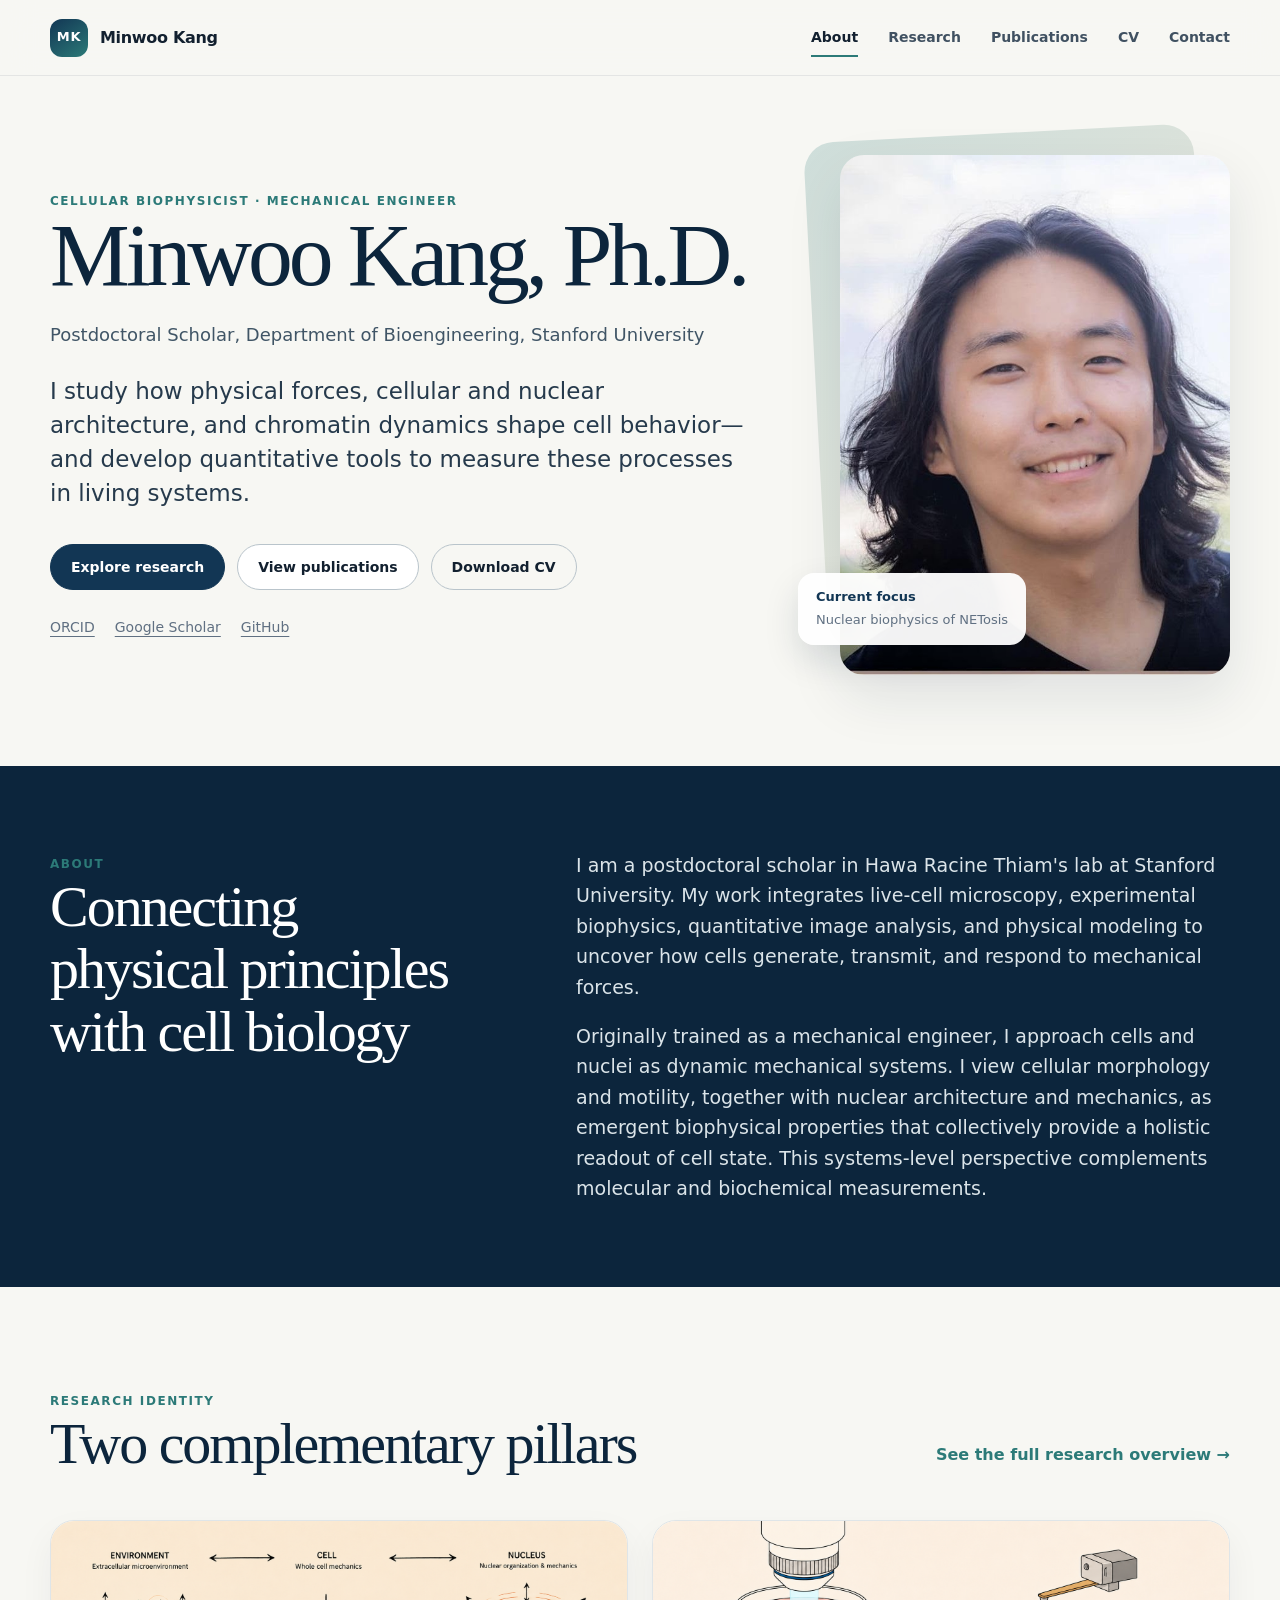
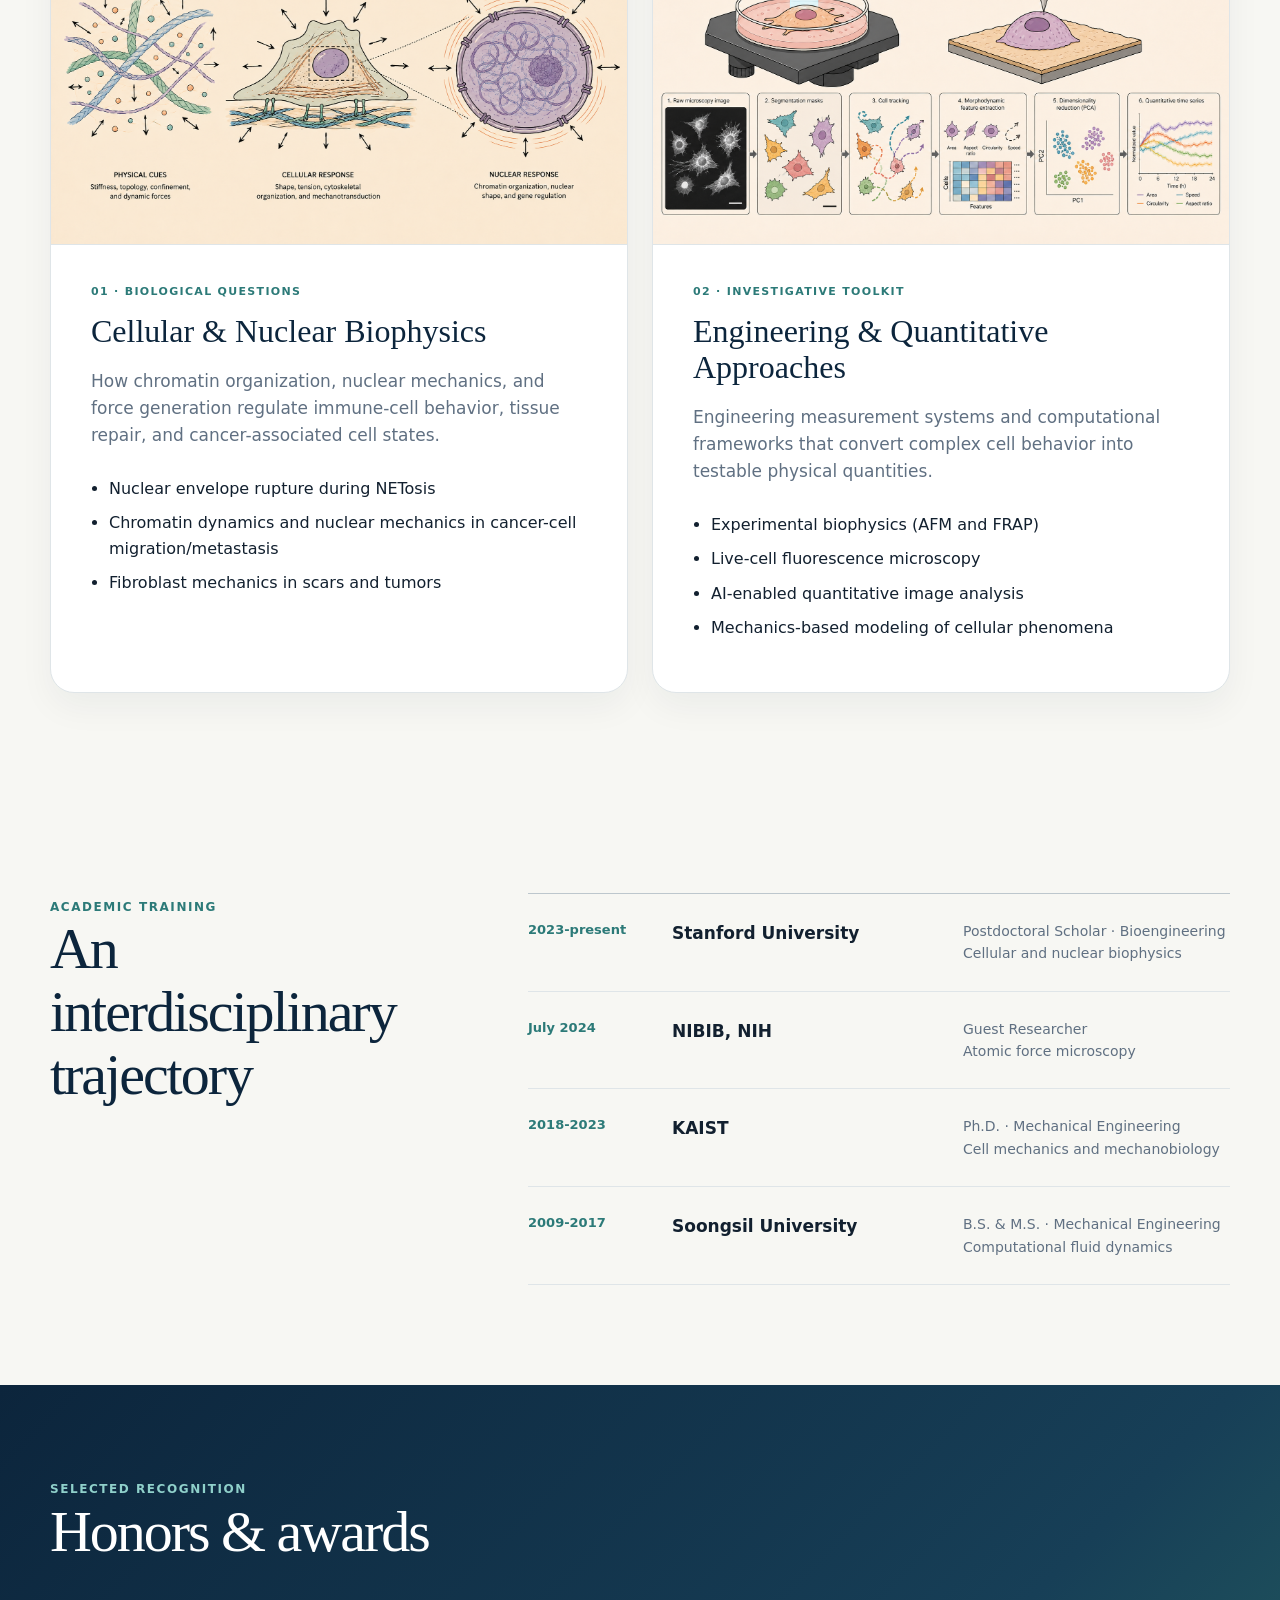
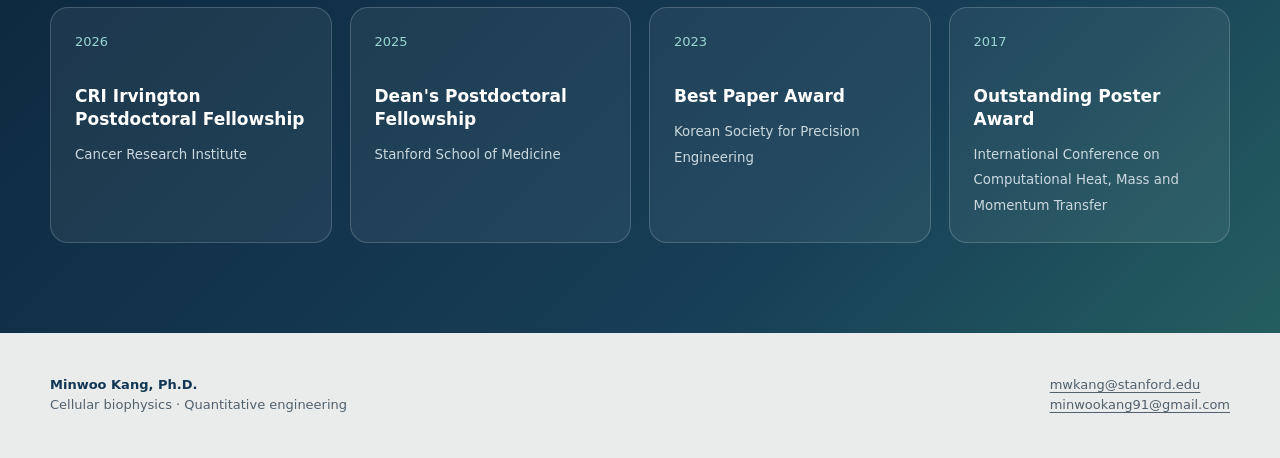
==== index.html @ ba077f1f "add images" ====
<!doctype html>
<html lang="en">
<head>
  <meta charset="utf-8">
  <meta name="viewport" content="width=device-width, initial-scale=1">
  <meta name="description" content="Minwoo Kang - Cellular biophysicist and mechanical engineer">
  <title>Minwoo Kang | Cellular Biophysics</title>
  <link rel="stylesheet" href="assets/styles.css">
  <script defer src="assets/site.js"></script>
</head>
<body data-page="about">
  <header class="site-header">
    <a class="brand" href="index.html" aria-label="Minwoo Kang home">
      <span class="brand-mark">MK</span>
      <span>Minwoo Kang</span>
    </a>
    <button class="menu-toggle" aria-label="Open menu" aria-expanded="false">Menu</button>
    <nav class="nav" aria-label="Main navigation">
      <a class="active" href="index.html">About</a>
      <a href="research.html">Research</a>
      <a href="publications.html">Publications</a>
      <a href="assets/CV_MinwooKang_2026.pdf">CV</a>
      <a href="contact.html">Contact</a>
    </nav>
  </header>

  <main>
    <section class="hero shell">
      <div class="hero-copy">
        <div class="eyebrow">Cellular biophysicist · Mechanical engineer</div>
        <h1>Minwoo Kang, Ph.D.</h1>
        <p class="hero-role">Postdoctoral Scholar, Department of Bioengineering, Stanford University</p>
        <p class="hero-lede">I study how physical forces, cellular and nuclear architecture, and chromatin dynamics shape cell behavior—and develop quantitative tools to measure these processes in living systems.</p>
        <div class="hero-actions">
          <a class="button primary" href="research.html">Explore research</a>
          <a class="button" href="publications.html">View publications</a>
          <a class="button subtle" href="assets/CV_MinwooKang_2026.pdf">Download CV</a>
        </div>
        <div class="link-row">
          <a href="https://orcid.org/0000-0002-1982-9818">ORCID</a>
          <a href="https://scholar.google.com/citations?user=xcfSN_0AAAAJ">Google Scholar</a>
          <a href="https://github.com/minwookang91-creator">GitHub</a>
        </div>
      </div>
      <div class="portrait-wrap">
        <div class="portrait-halo"></div>
        <img class="portrait" src="assets/minwoo-kang.jpg" alt="Portrait of Minwoo Kang">
        <div class="portrait-note">
          <strong>Current focus</strong>
          Nuclear biophysics of NETosis
        </div>
      </div>
    </section>

    <section class="intro-band">
      <div class="shell intro-grid">
        <div>
          <span class="section-kicker">About</span>
          <h2>Connecting physical principles with cell biology</h2>
        </div>
        <div class="prose">
          <p>I am a postdoctoral scholar in Hawa Racine Thiam's lab at Stanford University. My work integrates live-cell microscopy, experimental biophysics, quantitative image analysis, and physical modeling to uncover how cells generate, transmit, and respond to mechanical forces.</p>
          <p>Originally trained as a mechanical engineer, I approach cells and nuclei as dynamic mechanical systems. I view cellular morphology and motility, together with nuclear architecture and mechanics, as emergent biophysical properties that collectively provide a holistic readout of cell state. This systems-level perspective complements molecular and biochemical measurements.</p>
        </div>
      </div>
    </section>

    <section class="shell section">
      <div class="section-head">
        <div>
          <span class="section-kicker">Research identity</span>
          <h2>Two complementary pillars</h2>
        </div>
        <a class="text-link" href="research.html">See the full research overview →</a>
      </div>
      <div class="pillar-grid">
        <article class="pillar-card biophysics">
          <div class="pillar-visual">
            <img src="assets/pillar-biological-questions.png" alt="Biophysical interactions among the extracellular environment, cell, and nucleus">
          </div>
          <div class="pillar-content">
            <div class="pillar-index">01 · Biological questions</div>
            <h3>Cellular & Nuclear Biophysics</h3>
            <p>How chromatin organization, nuclear mechanics, and force generation regulate immune-cell behavior, tissue repair, and cancer-associated cell states.</p>
            <ul>
              <li>Nuclear envelope rupture during NETosis</li>
              <li>Chromatin dynamics and nuclear mechanics in cancer-cell migration/metastasis</li>
              <li>Fibroblast mechanics in scars and tumors</li>
            </ul>
          </div>
        </article>
        <article class="pillar-card engineering">
          <div class="pillar-visual">
            <img src="assets/pillar-investigative-toolkit.png" alt="Microscopy, atomic force microscopy, and AI-enabled quantitative image analysis workflow">
          </div>
          <div class="pillar-content">
            <div class="pillar-index">02 · Investigative toolkit</div>
            <h3>Engineering & Quantitative Approaches</h3>
            <p>Engineering measurement systems and computational frameworks that convert complex cell behavior into testable physical quantities.</p>
            <ul>
              <li>Experimental biophysics (AFM and FRAP)</li>
              <li>Live-cell fluorescence microscopy</li>
              <li>AI-enabled quantitative image analysis</li>
              <li>Mechanics-based modeling of cellular phenomena</li>
            </ul>
          </div>
        </article>
      </div>
    </section>

    <section class="shell section split-section">
      <div>
        <span class="section-kicker">Academic training</span>
        <h2>An interdisciplinary trajectory</h2>
      </div>
      <div class="timeline">
        <article>
          <span>2023-present</span>
          <h3>Stanford University</h3>
          <p>Postdoctoral Scholar · Bioengineering<br>Cellular and nuclear biophysics</p>
        </article>
        <article>
          <span>July 2024</span>
          <h3>NIBIB, NIH</h3>
          <p>Guest Researcher<br>Atomic force microscopy</p>
        </article>
        <article>
          <span>2018-2023</span>
          <h3>KAIST</h3>
          <p>Ph.D. · Mechanical Engineering<br>Cell mechanics and mechanobiology</p>
        </article>
        <article>
          <span>2009-2017</span>
          <h3>Soongsil University</h3>
          <p>B.S. & M.S. · Mechanical Engineering<br>Computational fluid dynamics</p>
        </article>
      </div>
    </section>

    <section class="awards-band">
      <div class="shell">
        <div class="section-head">
          <div>
            <span class="section-kicker light">Selected recognition</span>
            <h2>Honors & awards</h2>
          </div>
        </div>
        <div class="award-grid">
          <article><span>2026</span><strong>CRI Irvington Postdoctoral Fellowship</strong><small>Cancer Research Institute</small></article>
          <article><span>2025</span><strong>Dean's Postdoctoral Fellowship</strong><small>Stanford School of Medicine</small></article>
          <article><span>2023</span><strong>Best Paper Award</strong><small>Korean Society for Precision Engineering</small></article>
          <article><span>2017</span><strong>Outstanding Poster Award</strong><small>International Conference on Computational Heat, Mass and Momentum Transfer</small></article>
        </div>
      </div>
    </section>
  </main>

  <footer class="site-footer">
    <div class="shell footer-grid">
      <div><strong>Minwoo Kang, Ph.D.</strong><br><span>Cellular biophysics · Quantitative engineering</span></div>
      <div><a href="mailto:mwkang@stanford.edu">mwkang@stanford.edu</a><br><a href="mailto:minwookang91@gmail.com">minwookang91@gmail.com</a></div>
    </div>
  </footer>
</body>
</html>
---- assets/styles.css ----
:root {
  --ink: #12202f;
  --muted: #607082;
  --navy: #123654;
  --navy-deep: #0c253c;
  --teal: #2c7a78;
  --teal-light: #d9eeeb;
  --gold: #c79b53;
  --paper: #f7f7f3;
  --white: #ffffff;
  --line: #dfe5e8;
  --shadow: 0 22px 55px rgba(22, 44, 62, .10);
  --radius: 24px;
  --shell: min(1180px, calc(100% - 40px));
}
* { box-sizing: border-box; }
html { scroll-behavior: smooth; }
body { margin: 0; color: var(--ink); background: var(--paper); font-family: Inter, ui-sans-serif, system-ui, -apple-system, BlinkMacSystemFont, "Segoe UI", sans-serif; line-height: 1.6; }
a { color: inherit; }
.shell { width: var(--shell); margin-inline: auto; }
.site-header { position: sticky; top: 0; z-index: 20; height: 76px; display: flex; align-items: center; justify-content: space-between; padding: 0 max(24px, calc((100% - 1180px)/2)); background: rgba(247,247,243,.92); backdrop-filter: blur(16px); border-bottom: 1px solid rgba(18,32,47,.08); }
.brand { text-decoration: none; display: flex; align-items: center; gap: 12px; font-weight: 760; letter-spacing: -.02em; }
.brand-mark { width: 38px; height: 38px; border-radius: 12px; display: grid; place-items: center; color: white; background: linear-gradient(145deg, var(--navy), var(--teal)); font-size: 13px; letter-spacing: .06em; }
.nav { display: flex; gap: 30px; align-items: center; }
.nav a { position: relative; text-decoration: none; font-size: 14px; font-weight: 650; color: #405161; padding: 25px 0; }
.nav a::after { content: ""; position: absolute; left: 0; right: 100%; bottom: 17px; height: 2px; background: var(--teal); transition: .25s ease; }
.nav a:hover::after, .nav a.active::after { right: 0; }
.nav a.active { color: var(--ink); }
.menu-toggle { display: none; }

.hero { min-height: 690px; display: grid; grid-template-columns: 1.35fr .75fr; gap: 80px; align-items: center; padding-block: 72px 84px; }
.eyebrow, .section-kicker { text-transform: uppercase; letter-spacing: .13em; font-weight: 750; font-size: 12px; color: var(--teal); }
h1, h2, h3, p { margin-top: 0; }
h1 { font-family: Georgia, "Times New Roman", serif; font-weight: 500; font-size: clamp(56px, 7vw, 92px); letter-spacing: -.045em; line-height: .98; margin-bottom: 22px; color: var(--navy-deep); }
.hero-role { font-size: 18px; color: #405566; max-width: 660px; margin-bottom: 24px; }
.hero-lede { font-size: 23px; line-height: 1.48; max-width: 760px; color: #263a4c; margin-bottom: 34px; }
.hero-actions { display: flex; flex-wrap: wrap; gap: 12px; }
.button { display: inline-flex; align-items: center; justify-content: center; min-height: 46px; padding: 0 20px; border: 1px solid #b9c4cb; border-radius: 999px; text-decoration: none; font-weight: 730; font-size: 14px; background: white; transition: .2s ease; }
.button:hover { transform: translateY(-2px); box-shadow: 0 10px 26px rgba(18,54,84,.10); }
.button.primary { color: white; border-color: var(--navy); background: var(--navy); }
.button.subtle { background: transparent; }
.link-row { display: flex; flex-wrap: wrap; gap: 20px; margin-top: 26px; color: var(--muted); font-size: 14px; }
.link-row a { text-underline-offset: 4px; }
.portrait-wrap { position: relative; justify-self: end; width: min(390px, 100%); }
.portrait-halo { position: absolute; inset: -22px 24px 34px -24px; background: linear-gradient(145deg, rgba(44,122,120,.20), rgba(199,155,83,.14)); border-radius: 30px; transform: rotate(-3deg); }
.portrait { position: relative; display: block; width: 100%; aspect-ratio: 3 / 4; object-fit: cover; object-position: 50% 45%; border-radius: 24px; box-shadow: var(--shadow); filter: saturate(.92) contrast(1.02); }
.portrait-note { position: absolute; left: -42px; bottom: 30px; padding: 14px 18px; border-radius: 16px; background: rgba(255,255,255,.95); box-shadow: 0 15px 35px rgba(15,40,60,.13); font-size: 13px; color: var(--muted); }
.portrait-note strong { display: block; color: var(--navy); margin-bottom: 2px; }

.intro-band { padding: 84px 0; background: var(--navy-deep); color: white; }
.intro-grid { display: grid; grid-template-columns: .8fr 1.2fr; gap: 90px; align-items: start; }
.intro-grid h2, .awards-band h2 { color: white; }
h2 { font-family: Georgia, "Times New Roman", serif; font-size: clamp(38px, 5vw, 58px); line-height: 1.08; font-weight: 500; letter-spacing: -.035em; color: var(--navy-deep); margin-bottom: 24px; }
.prose { font-size: 19px; color: #dbe4e9; }
.prose p:last-child { margin-bottom: 0; }

.section { padding-block: 100px; }
.section-head { display: flex; align-items: end; justify-content: space-between; gap: 30px; margin-bottom: 44px; }
.section-head h2 { margin-bottom: 0; }
.text-link { color: var(--teal); text-decoration: none; font-weight: 700; padding-bottom: 8px; }
.pillar-grid { display: grid; grid-template-columns: repeat(2, 1fr); gap: 24px; }
.pillar-card { overflow: hidden; min-height: 650px; border-radius: var(--radius); background: white; border: 1px solid var(--line); box-shadow: 0 14px 34px rgba(15,40,60,.05); }
.pillar-visual { aspect-ratio: 1672 / 941; position: relative; overflow: hidden; background: #fbf4ea; border-bottom: 1px solid var(--line); }
.pillar-visual img { display: block; width: 100%; height: 100%; object-fit: cover; }
.grid-lines, .quant-grid { position: absolute; inset: 0; background-image: linear-gradient(rgba(18,54,84,.07) 1px, transparent 1px), linear-gradient(90deg, rgba(18,54,84,.07) 1px, transparent 1px); background-size: 28px 28px; }
.data-visual svg { position: absolute; inset: 20px 25px; width: calc(100% - 50px); height: calc(100% - 40px); fill: none; stroke: var(--navy); stroke-width: 4; }
.data-visual circle { fill: var(--gold); stroke: white; stroke-width: 3; }
.pillar-content { padding: 38px 40px 42px; }
.pillar-index { color: var(--teal); text-transform: uppercase; font-size: 11px; letter-spacing: .12em; font-weight: 800; margin-bottom: 14px; }
.pillar-content h3 { font-family: Georgia, "Times New Roman", serif; font-size: 32px; line-height: 1.12; font-weight: 500; color: var(--navy-deep); margin-bottom: 18px; }
.pillar-content p { color: var(--muted); font-size: 17px; }
.pillar-content ul { padding-left: 18px; margin: 26px 0 0; }
.pillar-content li { margin: 9px 0; }

.split-section { display: grid; grid-template-columns: .7fr 1.3fr; gap: 100px; }
.timeline { border-top: 1px solid #bdc7cd; }
.timeline article { display: grid; grid-template-columns: 120px 1fr 1fr; gap: 24px; padding: 26px 0; border-bottom: 1px solid var(--line); }
.timeline span { color: var(--teal); font-weight: 760; font-size: 13px; }
.timeline h3 { margin: 0; font-size: 17px; }
.timeline p { margin: 0; color: var(--muted); font-size: 14px; }
.awards-band { padding: 90px 0; color: white; background: linear-gradient(135deg, var(--navy-deep), #173f57 68%, #245e60); }
.section-kicker.light { color: #8fd0ca; }
.award-grid { display: grid; grid-template-columns: repeat(4, 1fr); gap: 18px; }
.award-grid article { padding: 24px; border: 1px solid rgba(255,255,255,.18); border-radius: 18px; background: rgba(255,255,255,.06); }
.award-grid span { display: block; color: #99d6d0; font-size: 13px; margin-bottom: 32px; }
.award-grid strong { display: block; font-size: 17px; line-height: 1.35; margin-bottom: 10px; }
.award-grid small { color: #cbd8de; }

.page-hero { padding: 110px 0 78px; border-bottom: 1px solid var(--line); }
.page-hero h1 { font-size: clamp(54px, 7vw, 86px); max-width: 920px; }
.page-hero p { max-width: 780px; font-size: 22px; color: var(--muted); }
.research-story { padding: 80px 0 20px; }
.research-panel { display: grid; grid-template-columns: 1fr 1fr; gap: 65px; align-items: center; padding: 55px 0 110px; }
.research-panel.reverse .research-copy { order: 2; }
.research-panel.reverse .research-figure { order: 1; }
.research-number { display: block; font-family: Georgia, serif; font-size: 76px; color: rgba(44,122,120,.17); line-height: 1; margin-bottom: -10px; }
.research-copy h2 { font-size: 50px; }
.research-copy > p { color: var(--muted); font-size: 18px; }
.topic-chips { display: flex; flex-wrap: wrap; gap: 8px; margin: 25px 0 30px; }
.topic-chips span { padding: 7px 12px; border: 1px solid #cbd6d9; background: white; border-radius: 999px; font-size: 12px; color: #425566; }
.research-copy h3 { font-size: 15px; text-transform: uppercase; letter-spacing: .1em; color: var(--navy); margin-top: 35px; }
.clean-list { padding-left: 20px; color: #354b5c; }
.clean-list li { margin: 10px 0; }
.research-figure { position: relative; min-height: 540px; border-radius: 32px; overflow: hidden; box-shadow: var(--shadow); }
.figure-nucleus { background: radial-gradient(circle at 25% 20%, #edf6f4 0, #dfeceb 34%, #bdd9d6 100%); }
.cell-boundary { position: absolute; width: 380px; height: 380px; border: 3px solid rgba(18,54,84,.33); border-radius: 52% 48% 50% 50%; left: 50%; top: 45%; transform: translate(-50%,-50%); }
.nuclear-envelope { position: absolute; width: 250px; height: 250px; border: 7px double var(--navy); border-radius: 49% 51% 46% 54%; left: 50%; top: 50%; transform: translate(-50%,-50%); box-shadow: 0 0 0 22px rgba(255,255,255,.28); }
.chromatin { position: absolute; background: rgba(44,122,120,.62); border-radius: 45% 55% 60% 40%; filter: blur(.2px); }
.c1 { width: 80px; height: 54px; left: 38px; top: 50px; transform: rotate(20deg); }
.c2 { width: 92px; height: 68px; right: 28px; top: 105px; transform: rotate(-17deg); }
.c3 { width: 105px; height: 65px; left: 65px; bottom: 28px; transform: rotate(7deg); }
.rupture { position: absolute; width: 24px; height: 60px; background: #dfeceb; right: -14px; top: 74px; transform: rotate(14deg); }
.figure-caption { position: absolute; left: 24px; right: 24px; bottom: 24px; padding: 16px 18px; border-radius: 16px; background: rgba(255,255,255,.9); color: var(--muted); font-size: 13px; }
.figure-caption strong { color: var(--navy); margin-right: 8px; }
.figure-quant { background: linear-gradient(140deg, #e9eef2, #f4efe4); }
.figure-quant svg { position: absolute; left: 6%; right: 6%; bottom: 92px; width: 88%; fill: none; stroke: var(--navy); stroke-width: 5; }
.figure-quant circle { fill: var(--gold); stroke: white; stroke-width: 3; }
.force-probe { position: absolute; top: 30px; left: 51%; width: 8px; height: 225px; background: var(--navy); transform: rotate(9deg); transform-origin: top; border-radius: 5px; }
.force-probe::after { content:""; position:absolute; width: 52px; height: 16px; left:-22px; bottom:-8px; border-radius: 50%; background: var(--gold); }
.sample { position: absolute; width: 190px; height: 90px; left: calc(50% - 95px); top: 235px; border-radius: 50% 50% 42% 44%; background: rgba(44,122,120,.38); border: 3px solid var(--teal); }
.statement-card { padding: 56px; border-radius: 26px; background: var(--navy-deep); color: white; }
.statement-card p { margin: 0; font-family: Georgia, serif; font-size: clamp(28px, 4vw, 44px); line-height: 1.25; }

.publication-hero { display: flex; justify-content: space-between; align-items: end; gap: 50px; }
.metric-box { min-width: 180px; padding: 24px; border-radius: 22px; color: white; background: var(--navy); }
.metric-box strong { display: block; font-family: Georgia, serif; font-size: 52px; line-height: 1; font-weight: 500; }
.metric-box span { font-size: 13px; color: #dce7ed; }
.publication-section { padding: 55px 0 90px; }
.publication-toolbar { display: flex; align-items: end; justify-content: space-between; gap: 30px; padding-bottom: 32px; border-bottom: 1px solid var(--line); }
.search-box { display: grid; gap: 7px; min-width: min(360px,100%); font-size: 11px; font-weight: 800; text-transform: uppercase; letter-spacing: .1em; color: var(--muted); }
.search-box input { width: 100%; height: 46px; border: 1px solid #bdc7cd; border-radius: 12px; padding: 0 14px; background: white; font: inherit; }
.filter-group { display: flex; gap: 8px; flex-wrap: wrap; justify-content: flex-end; }
.filter { border: 1px solid #c6d0d5; border-radius: 999px; background: transparent; padding: 9px 14px; color: #4d6070; cursor: pointer; font-weight: 700; }
.filter.active, .filter:hover { color: white; background: var(--navy); border-color: var(--navy); }
.publication-list { display: grid; gap: 0; }
.year-heading { display: grid; grid-template-columns: 100px 1fr; padding-top: 56px; }
.year-heading h2 { font-size: 38px; margin: 0; color: var(--teal); }
.publication-item { display: grid; grid-template-columns: 100px 1fr; border-bottom: 1px solid var(--line); }
.pub-number { padding-top: 30px; color: #99a5ae; font-family: Georgia, serif; font-size: 20px; }
.pub-body { padding: 28px 0 30px; }
.pub-topline { display: flex; align-items: center; gap: 8px; margin-bottom: 9px; flex-wrap: wrap; }
.pub-type, .pub-status { font-size: 10px; text-transform: uppercase; letter-spacing: .1em; font-weight: 850; padding: 5px 8px; border-radius: 6px; background: var(--teal-light); color: #246b69; }
.pub-status { background: #f2e7d3; color: #805d25; }
.pub-body h3 { margin: 0 0 10px; max-width: 900px; font-family: Georgia, serif; font-weight: 500; font-size: 24px; line-height: 1.3; color: var(--navy-deep); }
.pub-authors { color: #536675; margin-bottom: 4px; }
.pub-venue { color: var(--muted); font-style: italic; }
.pub-actions { display: flex; gap: 9px; margin-top: 18px; }
.pub-actions a, .abstract-toggle { display: inline-flex; min-height: 34px; align-items: center; padding: 0 12px; border: 1px solid #bac5ca; border-radius: 7px; background: white; text-decoration: none; color: var(--navy); font-size: 11px; font-weight: 800; letter-spacing: .08em; cursor: pointer; }
.abstract { max-height: 0; overflow: hidden; opacity: 0; transition: .28s ease; }
.abstract.open { max-height: 300px; opacity: 1; }
.abstract p { margin: 18px 0 0; padding: 18px; background: white; border-left: 3px solid var(--teal); color: #4e6272; }
.empty-state { padding: 80px 0; text-align: center; color: var(--muted); }
.patent-section { border-top: 1px solid var(--line); }
.patent-grid { display: grid; grid-template-columns: repeat(2,1fr); gap: 22px; }
.patent-grid article { background: white; border: 1px solid var(--line); border-radius: 20px; padding: 28px; }
.patent-grid span { font-size: 12px; color: var(--teal); font-weight: 800; text-transform: uppercase; letter-spacing: .09em; }
.patent-grid h3 { margin: 16px 0 8px; font-family: Georgia, serif; font-weight: 500; font-size: 22px; line-height: 1.35; }
.patent-grid p { color: var(--muted); margin: 0; }

.contact-hero { min-height: calc(100vh - 76px - 150px); display: grid; grid-template-columns: 1.1fr .9fr; gap: 100px; align-items: center; padding-block: 90px; }
.contact-hero h1 { font-size: clamp(64px, 9vw, 110px); }
.contact-hero > div:first-child p { max-width: 620px; font-size: 21px; color: var(--muted); }
.contact-card { background: white; border: 1px solid var(--line); box-shadow: var(--shadow); border-radius: 26px; padding: 42px; display: grid; gap: 10px; }
.contact-label { margin-top: 18px; color: var(--teal); text-transform: uppercase; letter-spacing: .1em; font-size: 11px; font-weight: 850; }
.contact-card > a { font-family: Georgia, serif; font-size: 24px; text-decoration-thickness: 1px; text-underline-offset: 5px; }
.contact-links { display: flex; flex-wrap: wrap; gap: 14px; }
.contact-links a { color: var(--navy); }

.site-footer { padding: 42px 0; background: #e9ecea; color: #51616e; font-size: 13px; }
.footer-grid { display: flex; justify-content: space-between; gap: 30px; }
.footer-grid strong { color: var(--navy); }
.footer-grid a { text-underline-offset: 3px; }
.contact-footer { background: var(--navy-deep); color: #d0dce2; }
.contact-footer strong { color: white; }

@media (max-width: 900px) {
  .site-header { padding-inline: 20px; }
  .menu-toggle { display: block; border: 0; background: transparent; font-weight: 750; }
  .nav { position: absolute; left: 20px; right: 20px; top: 68px; display: none; flex-direction: column; gap: 0; align-items: stretch; padding: 14px 20px; background: white; box-shadow: var(--shadow); border-radius: 16px; }
  .nav.open { display: flex; }
  .nav a { padding: 12px 0; }
  .nav a::after { bottom: 6px; }
  .hero, .intro-grid, .split-section, .research-panel, .contact-hero { grid-template-columns: 1fr; }
  .hero { gap: 50px; padding-top: 65px; }
  .portrait-wrap { justify-self: center; width: min(420px,90%); }
  .intro-grid, .split-section { gap: 40px; }
  .pillar-grid, .award-grid, .patent-grid { grid-template-columns: 1fr 1fr; }
  .research-panel.reverse .research-copy, .research-panel.reverse .research-figure { order: initial; }
  .publication-toolbar { align-items: stretch; flex-direction: column; }
  .filter-group { justify-content: flex-start; }
  .publication-hero { align-items: start; flex-direction: column; }
}
@media (max-width: 620px) {
  :root { --shell: min(100% - 28px, 1180px); }
  h1 { font-size: 52px; }
  .hero-lede { font-size: 19px; }
  .hero-actions { align-items: stretch; flex-direction: column; }
  .button { width: 100%; }
  .portrait-note { left: -5px; }
  .pillar-grid, .award-grid, .patent-grid { grid-template-columns: 1fr; }
  .timeline article { grid-template-columns: 1fr; gap: 6px; }
  .section { padding-block: 72px; }
  .pillar-card { min-height: 0; }
  .research-panel { gap: 35px; padding-bottom: 75px; }
  .research-figure { min-height: 420px; }
  .cell-boundary { width: 300px; height: 300px; }
  .nuclear-envelope { width: 205px; height: 205px; }
  .year-heading, .publication-item { grid-template-columns: 55px 1fr; }
  .publication-item h3 { font-size: 21px; }
  .footer-grid { flex-direction: column; }
}
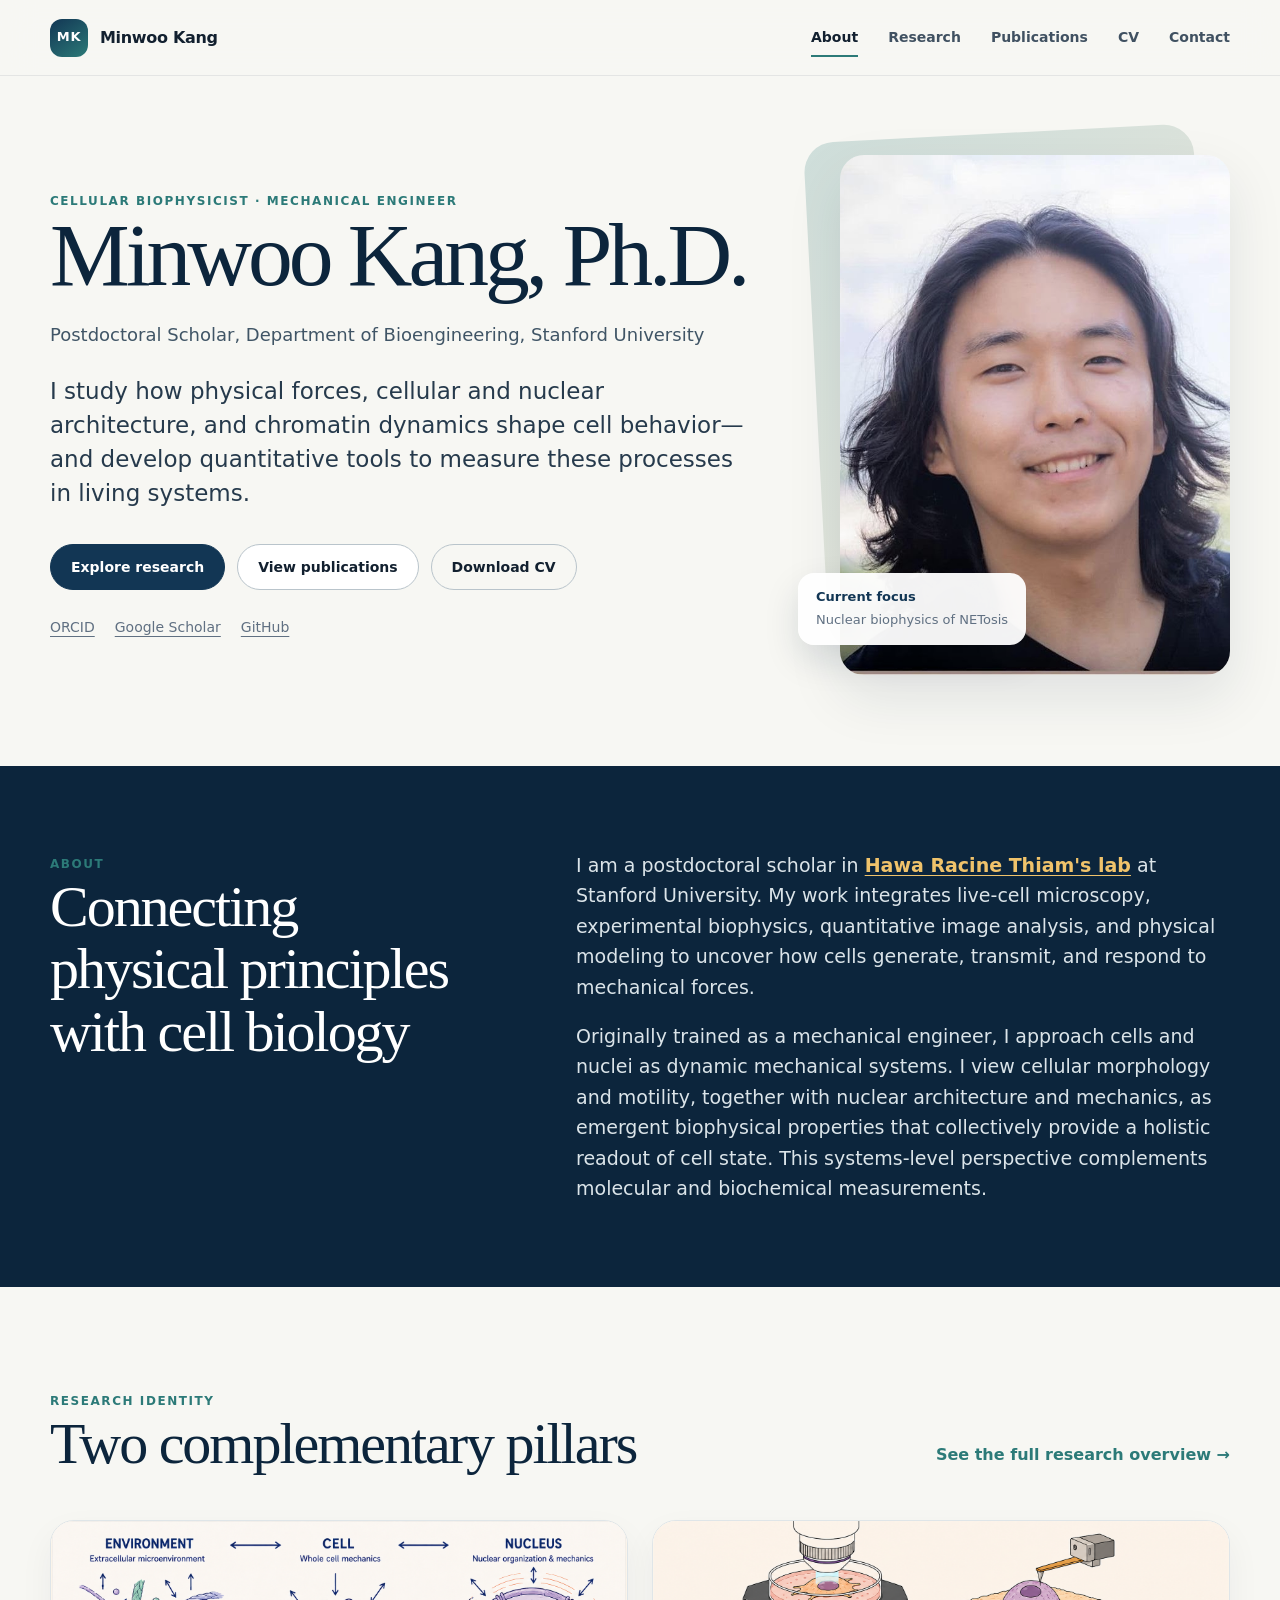
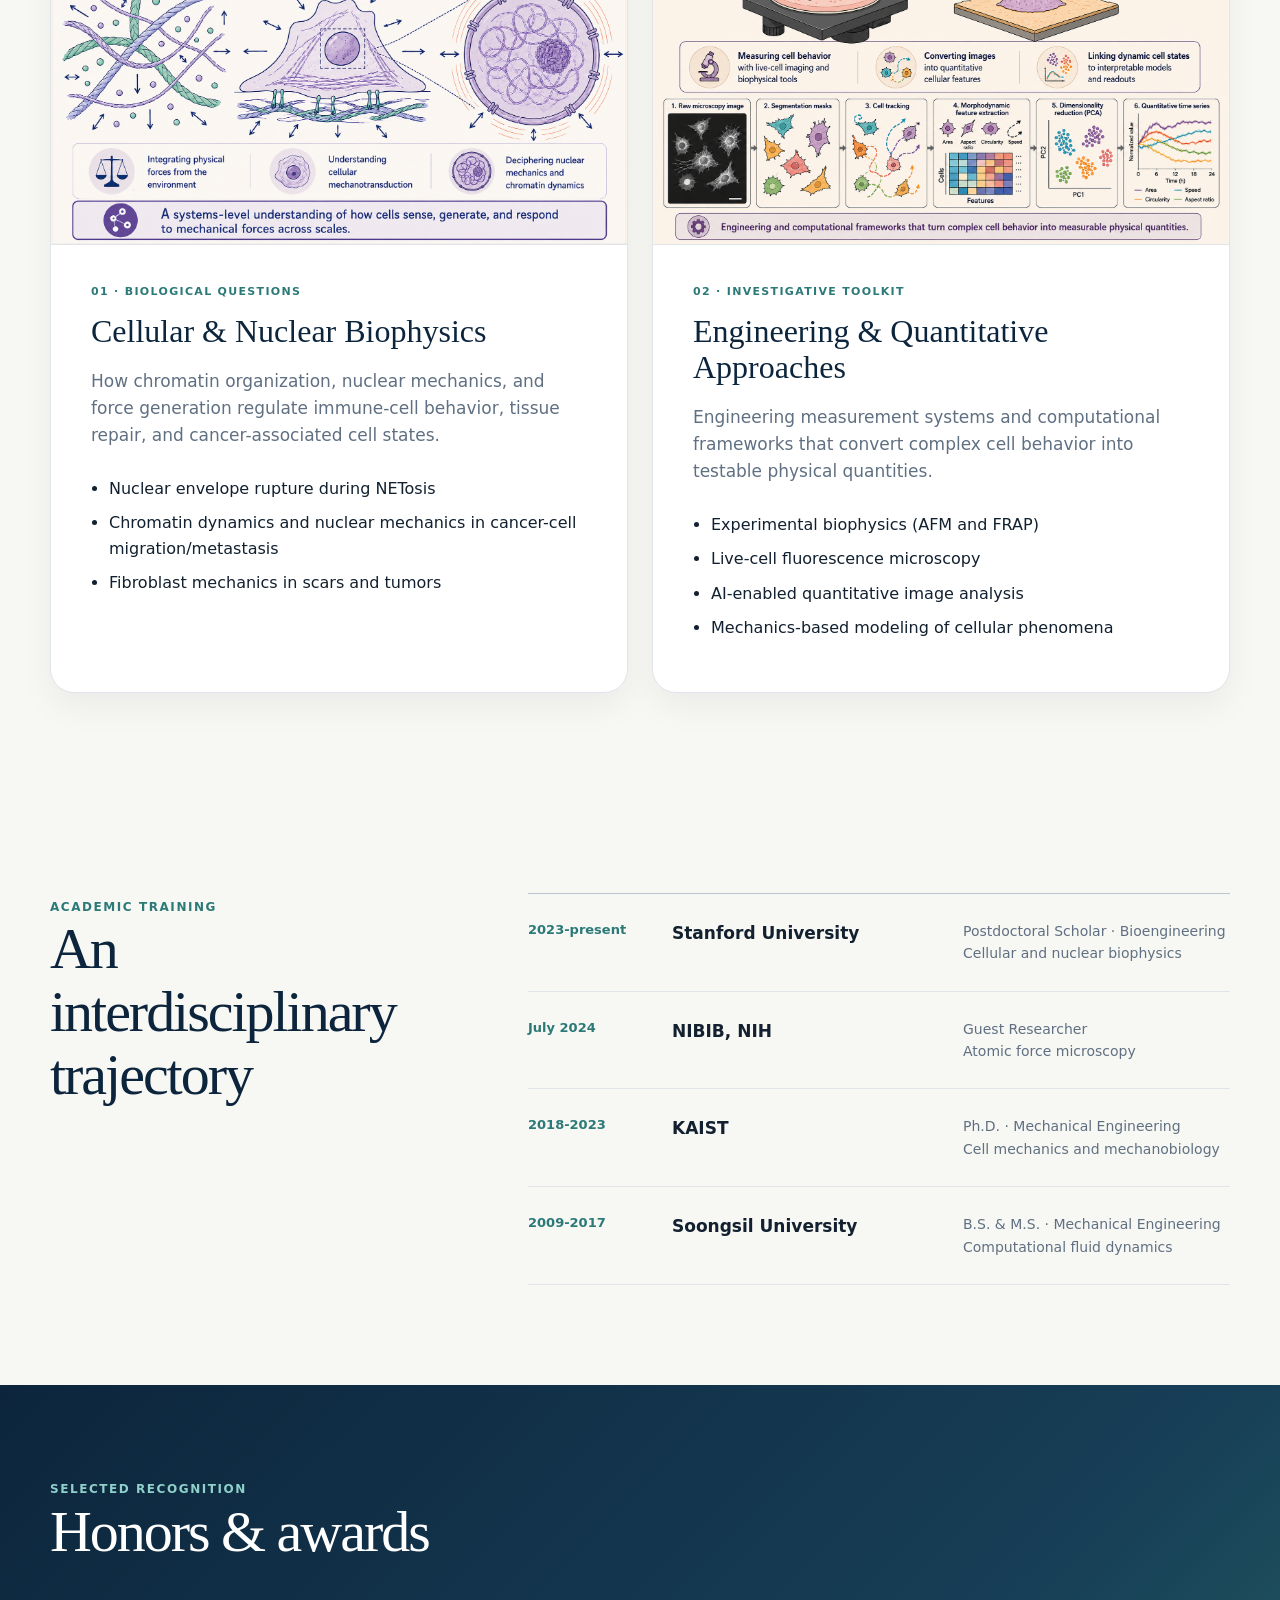
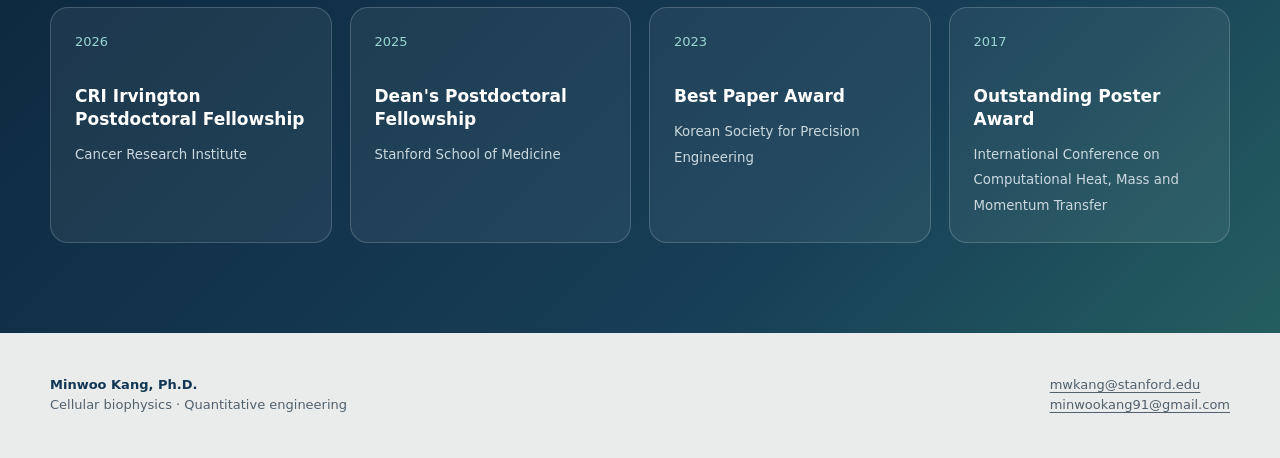
==== commit b8a74e9f: "Refresh homepage research visuals Update the two research pillar illustrations and link the lab name" ====
--- a/index.html
+++ b/index.html
@@ -59,7 +59,7 @@
           <h2>Connecting physical principles with cell biology</h2>
         </div>
         <div class="prose">
-          <p>I am a postdoctoral scholar in Hawa Racine Thiam's lab at Stanford University. My work integrates live-cell microscopy, experimental biophysics, quantitative image analysis, and physical modeling to uncover how cells generate, transmit, and respond to mechanical forces.</p>
+          <p>I am a postdoctoral scholar in <a href="https://hrthiamlab.stanford.edu/" target="_blank" rel="noopener noreferrer">Hawa Racine Thiam's lab</a> at Stanford University. My work integrates live-cell microscopy, experimental biophysics, quantitative image analysis, and physical modeling to uncover how cells generate, transmit, and respond to mechanical forces.</p>
           <p>Originally trained as a mechanical engineer, I approach cells and nuclei as dynamic mechanical systems. I view cellular morphology and motility, together with nuclear architecture and mechanics, as emergent biophysical properties that collectively provide a holistic readout of cell state. This systems-level perspective complements molecular and biochemical measurements.</p>
         </div>
       </div>
--- a/assets/styles.css
+++ b/assets/styles.css
@@ -53,6 +53,8 @@
 .intro-grid h2, .awards-band h2 { color: white; }
 h2 { font-family: Georgia, "Times New Roman", serif; font-size: clamp(38px, 5vw, 58px); line-height: 1.08; font-weight: 500; letter-spacing: -.035em; color: var(--navy-deep); margin-bottom: 24px; }
 .prose { font-size: 19px; color: #dbe4e9; }
+.prose a { color: #f0c36b; font-weight: 700; text-decoration-thickness: 1px; text-underline-offset: 3px; }
+.prose a:hover { color: white; }
 .prose p:last-child { margin-bottom: 0; }
 
 .section { padding-block: 100px; }
@@ -62,7 +64,7 @@
 .pillar-grid { display: grid; grid-template-columns: repeat(2, 1fr); gap: 24px; }
 .pillar-card { overflow: hidden; min-height: 650px; border-radius: var(--radius); background: white; border: 1px solid var(--line); box-shadow: 0 14px 34px rgba(15,40,60,.05); }
 .pillar-visual { aspect-ratio: 1672 / 941; position: relative; overflow: hidden; background: #fbf4ea; border-bottom: 1px solid var(--line); }
-.pillar-visual img { display: block; width: 100%; height: 100%; object-fit: cover; }
+.pillar-visual img { display: block; width: 100%; height: 100%; object-fit: contain; }
 .grid-lines, .quant-grid { position: absolute; inset: 0; background-image: linear-gradient(rgba(18,54,84,.07) 1px, transparent 1px), linear-gradient(90deg, rgba(18,54,84,.07) 1px, transparent 1px); background-size: 28px 28px; }
 .data-visual svg { position: absolute; inset: 20px 25px; width: calc(100% - 50px); height: calc(100% - 40px); fill: none; stroke: var(--navy); stroke-width: 4; }
 .data-visual circle { fill: var(--gold); stroke: white; stroke-width: 3; }
@@ -103,6 +105,15 @@
 .clean-list { padding-left: 20px; color: #354b5c; }
 .clean-list li { margin: 10px 0; }
 .research-figure { position: relative; min-height: 540px; border-radius: 32px; overflow: hidden; box-shadow: var(--shadow); }
+.biological-gallery { display: grid; grid-template-rows: auto auto; gap: 1px; background: var(--line); }
+.biological-visual { position: relative; display: grid; align-content: center; min-width: 0; margin: 0; padding: 18px 18px 48px; overflow: hidden; }
+.biological-visual img { display: block; width: 100%; height: auto; max-height: 250px; object-fit: contain; }
+.netosis-visual { background: #f7f4ee; }
+.cancer-visual { background: #f7f4ee; }
+.biological-visual figcaption { position: absolute; right: 18px; bottom: 14px; left: 18px; color: #dfe8eb; font-size: 12px; letter-spacing: .02em; }
+.biological-visual figcaption strong { color: white; margin-right: 6px; }
+.netosis-visual figcaption, .cancer-visual figcaption { color: #526576; }
+.netosis-visual figcaption strong, .cancer-visual figcaption strong { color: var(--navy-deep); }
 .figure-nucleus { background: radial-gradient(circle at 25% 20%, #edf6f4 0, #dfeceb 34%, #bdd9d6 100%); }
 .cell-boundary { position: absolute; width: 380px; height: 380px; border: 3px solid rgba(18,54,84,.33); border-radius: 52% 48% 50% 50%; left: 50%; top: 45%; transform: translate(-50%,-50%); }
 .nuclear-envelope { position: absolute; width: 250px; height: 250px; border: 7px double var(--navy); border-radius: 49% 51% 46% 54%; left: 50%; top: 50%; transform: translate(-50%,-50%); box-shadow: 0 0 0 22px rgba(255,255,255,.28); }
@@ -116,6 +127,11 @@
 .figure-quant { background: linear-gradient(140deg, #e9eef2, #f4efe4); }
 .figure-quant svg { position: absolute; left: 6%; right: 6%; bottom: 92px; width: 88%; fill: none; stroke: var(--navy); stroke-width: 5; }
 .figure-quant circle { fill: var(--gold); stroke: white; stroke-width: 3; }
+.video-figure { display: grid; grid-template-rows: minmax(0, 1fr) auto; background: #07131d; }
+.video-stage { display: grid; min-height: 480px; }
+.video-figure video { display: block; width: 100%; height: 100%; object-fit: contain; background: #07131d; }
+.video-caption { padding: 16px 20px; background: white; color: var(--muted); font-size: 13px; }
+.video-caption strong { color: var(--navy); margin-right: 8px; }
 .force-probe { position: absolute; top: 30px; left: 51%; width: 8px; height: 225px; background: var(--navy); transform: rotate(9deg); transform-origin: top; border-radius: 5px; }
 .force-probe::after { content:""; position:absolute; width: 52px; height: 16px; left:-22px; bottom:-8px; border-radius: 50%; background: var(--gold); }
 .sample { position: absolute; width: 190px; height: 90px; left: calc(50% - 95px); top: 235px; border-radius: 50% 50% 42% 44%; background: rgba(44,122,120,.38); border: 3px solid var(--teal); }
@@ -204,6 +220,7 @@
   .pillar-card { min-height: 0; }
   .research-panel { gap: 35px; padding-bottom: 75px; }
   .research-figure { min-height: 420px; }
+  .video-stage { min-height: 360px; }
   .cell-boundary { width: 300px; height: 300px; }
   .nuclear-envelope { width: 205px; height: 205px; }
   .year-heading, .publication-item { grid-template-columns: 55px 1fr; }
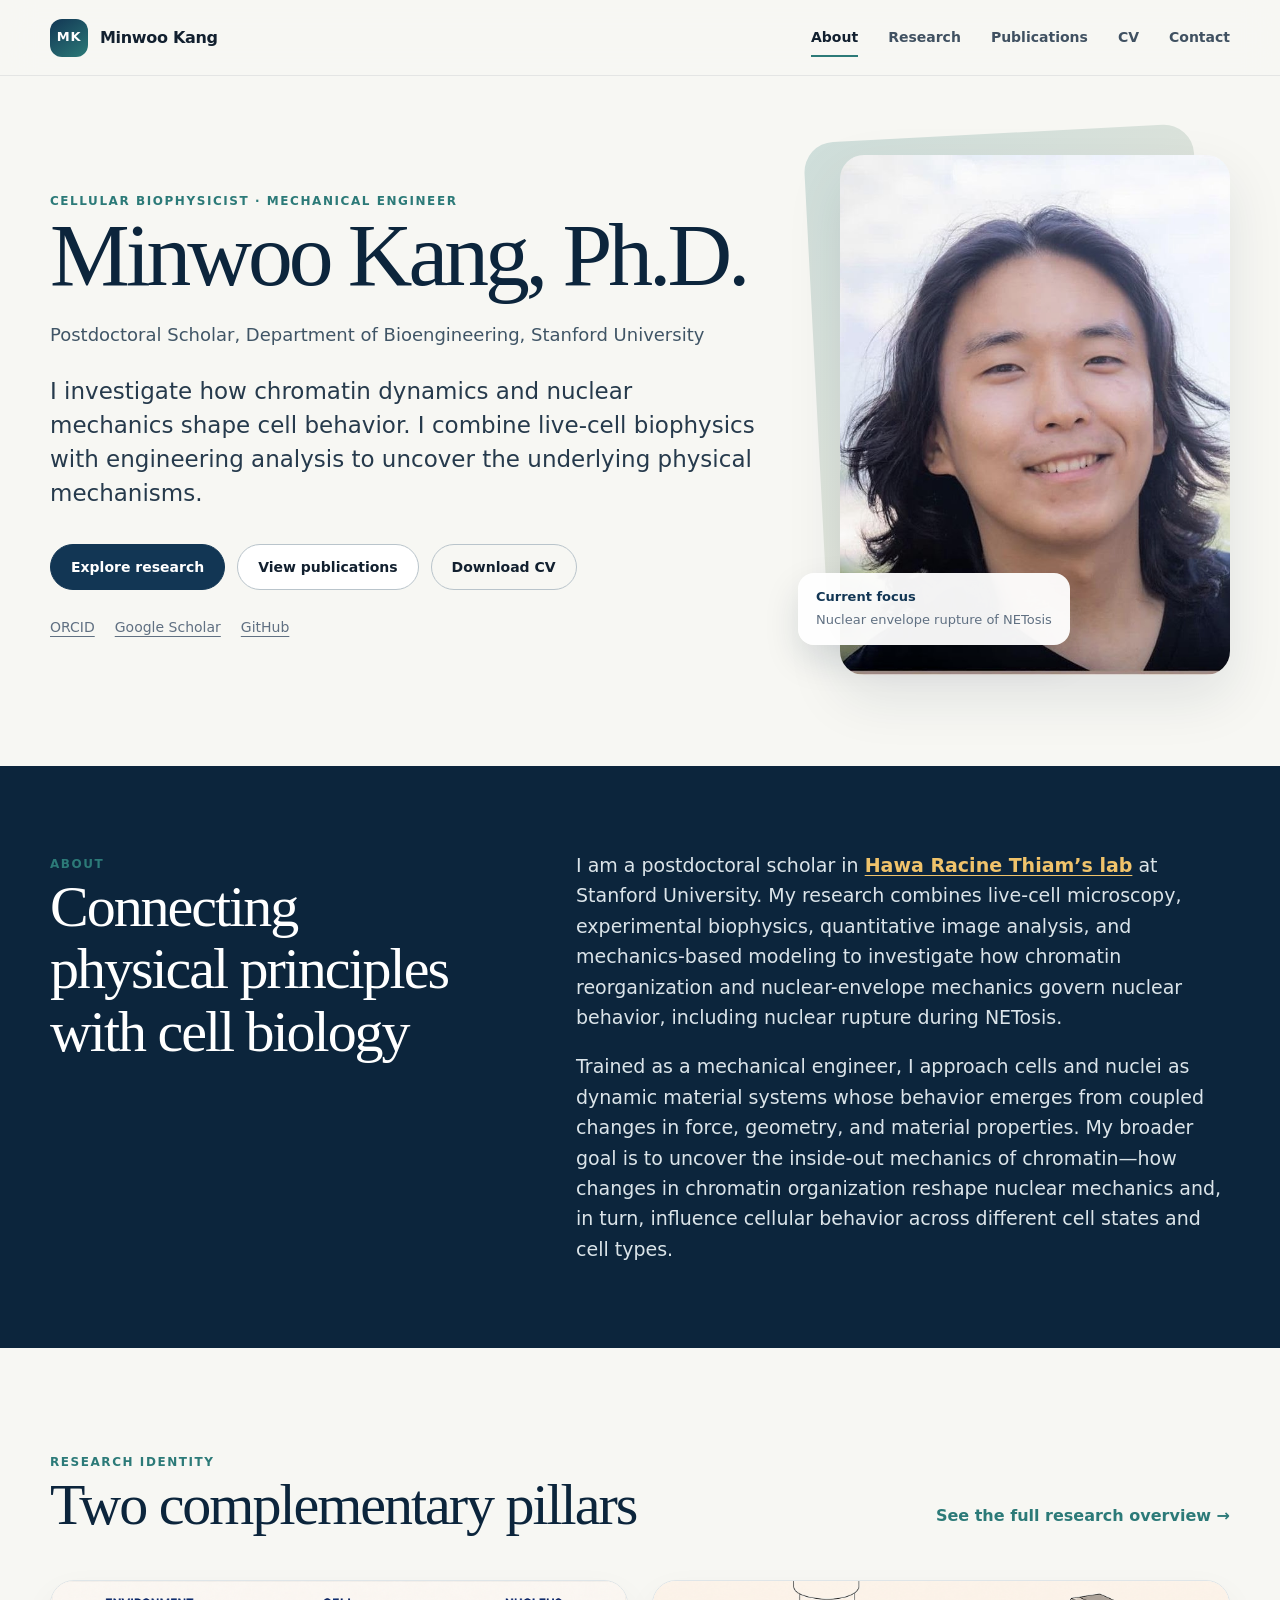
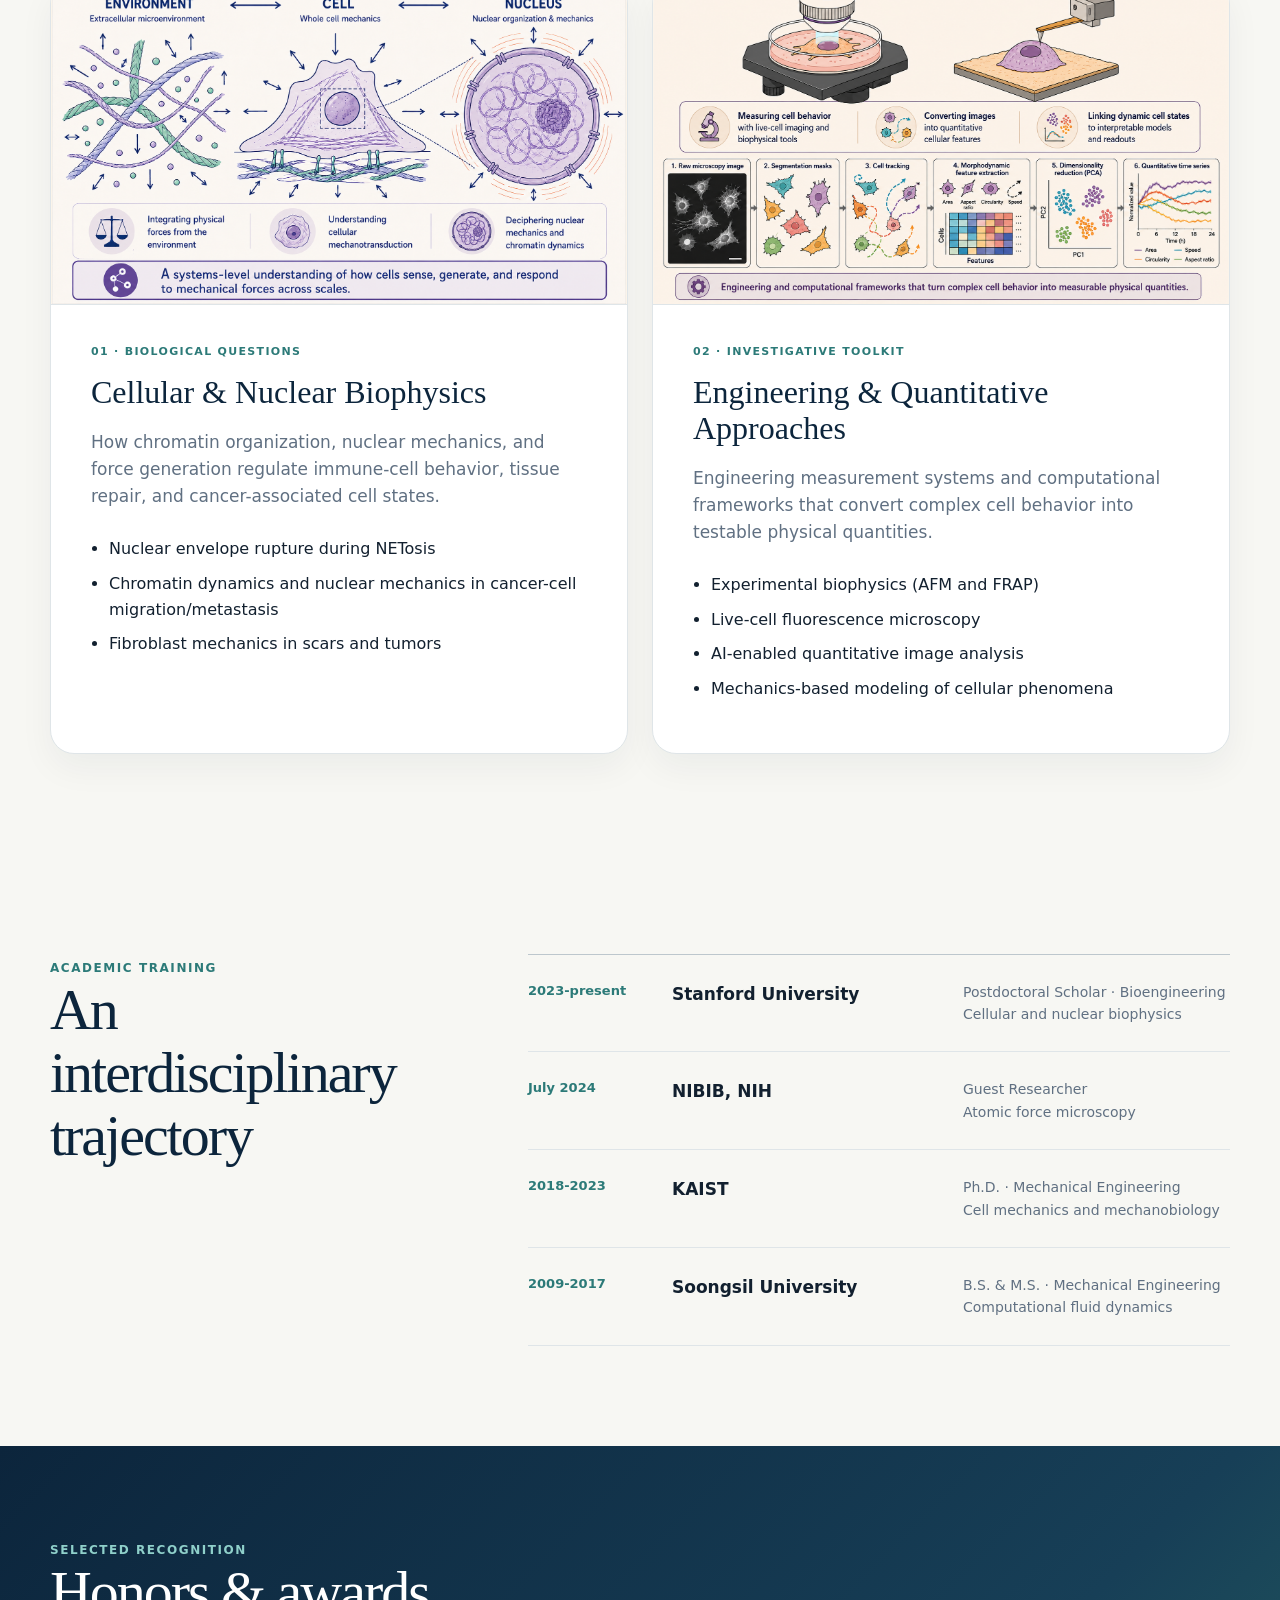
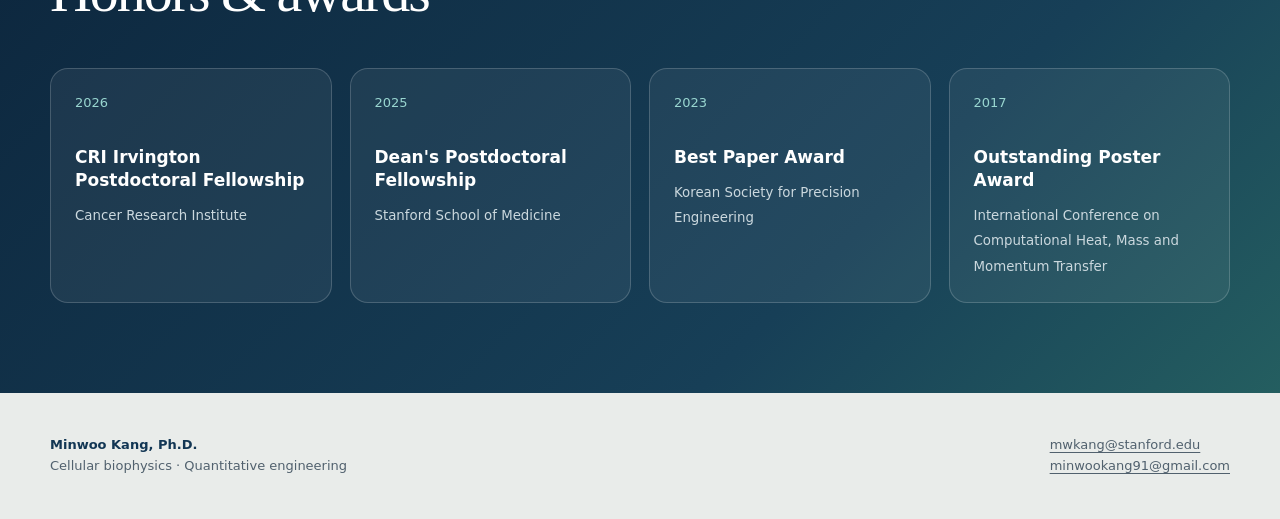
==== commit a5dd9a57: "Refine research narrative Update the homepage introduction, research framing, representative questio" ====
--- a/index.html
+++ b/index.html
@@ -30,7 +30,7 @@
         <div class="eyebrow">Cellular biophysicist · Mechanical engineer</div>
         <h1>Minwoo Kang, Ph.D.</h1>
         <p class="hero-role">Postdoctoral Scholar, Department of Bioengineering, Stanford University</p>
-        <p class="hero-lede">I study how physical forces, cellular and nuclear architecture, and chromatin dynamics shape cell behavior—and develop quantitative tools to measure these processes in living systems.</p>
+        <p class="hero-lede">I investigate how chromatin dynamics and nuclear mechanics shape cell behavior. I combine live-cell biophysics with engineering analysis to uncover the underlying physical mechanisms.</p>
         <div class="hero-actions">
           <a class="button primary" href="research.html">Explore research</a>
           <a class="button" href="publications.html">View publications</a>
@@ -47,7 +47,7 @@
         <img class="portrait" src="assets/minwoo-kang.jpg" alt="Portrait of Minwoo Kang">
         <div class="portrait-note">
           <strong>Current focus</strong>
-          Nuclear biophysics of NETosis
+          Nuclear envelope rupture of NETosis
         </div>
       </div>
     </section>
@@ -59,8 +59,8 @@
           <h2>Connecting physical principles with cell biology</h2>
         </div>
         <div class="prose">
-          <p>I am a postdoctoral scholar in <a href="https://hrthiamlab.stanford.edu/" target="_blank" rel="noopener noreferrer">Hawa Racine Thiam's lab</a> at Stanford University. My work integrates live-cell microscopy, experimental biophysics, quantitative image analysis, and physical modeling to uncover how cells generate, transmit, and respond to mechanical forces.</p>
-          <p>Originally trained as a mechanical engineer, I approach cells and nuclei as dynamic mechanical systems. I view cellular morphology and motility, together with nuclear architecture and mechanics, as emergent biophysical properties that collectively provide a holistic readout of cell state. This systems-level perspective complements molecular and biochemical measurements.</p>
+          <p>I am a postdoctoral scholar in <a href="https://hrthiamlab.stanford.edu/" target="_blank" rel="noopener noreferrer">Hawa Racine Thiam’s lab</a> at Stanford University. My research combines live-cell microscopy, experimental biophysics, quantitative image analysis, and mechanics-based modeling to investigate how chromatin reorganization and nuclear-envelope mechanics govern nuclear behavior, including nuclear rupture during NETosis.</p>
+          <p>Trained as a mechanical engineer, I approach cells and nuclei as dynamic material systems whose behavior emerges from coupled changes in force, geometry, and material properties. My broader goal is to uncover the inside-out mechanics of chromatin—how changes in chromatin organization reshape nuclear mechanics and, in turn, influence cellular behavior across different cell states and cell types.</p>
         </div>
       </div>
     </section>
--- a/assets/styles.css
+++ b/assets/styles.css
@@ -136,7 +136,7 @@
 .force-probe::after { content:""; position:absolute; width: 52px; height: 16px; left:-22px; bottom:-8px; border-radius: 50%; background: var(--gold); }
 .sample { position: absolute; width: 190px; height: 90px; left: calc(50% - 95px); top: 235px; border-radius: 50% 50% 42% 44%; background: rgba(44,122,120,.38); border: 3px solid var(--teal); }
 .statement-card { padding: 56px; border-radius: 26px; background: var(--navy-deep); color: white; }
-.statement-card p { margin: 0; font-family: Georgia, serif; font-size: clamp(28px, 4vw, 44px); line-height: 1.25; }
+.statement-card p { margin: 0; font-family: Georgia, serif; font-size: clamp(22px, 2.6vw, 32px); line-height: 1.4; }
 
 .publication-hero { display: flex; justify-content: space-between; align-items: end; gap: 50px; }
 .metric-box { min-width: 180px; padding: 24px; border-radius: 22px; color: white; background: var(--navy); }
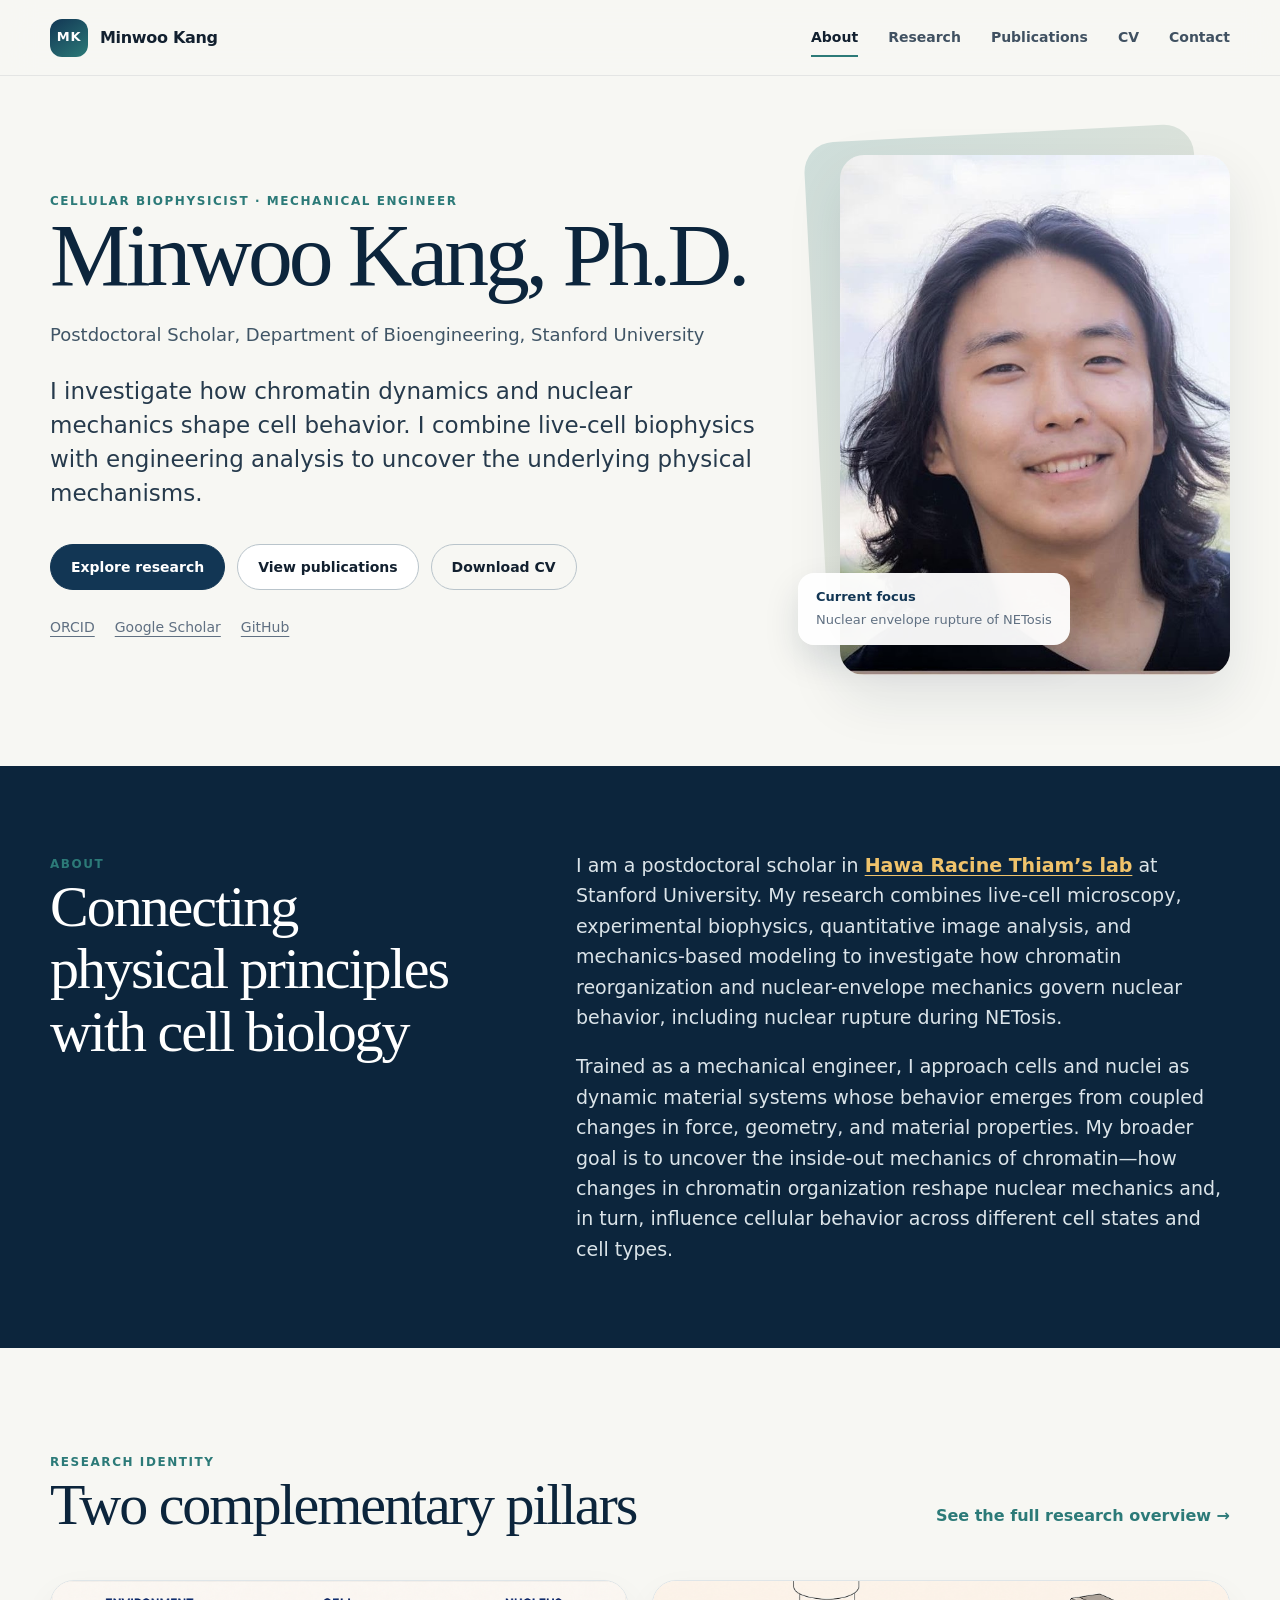
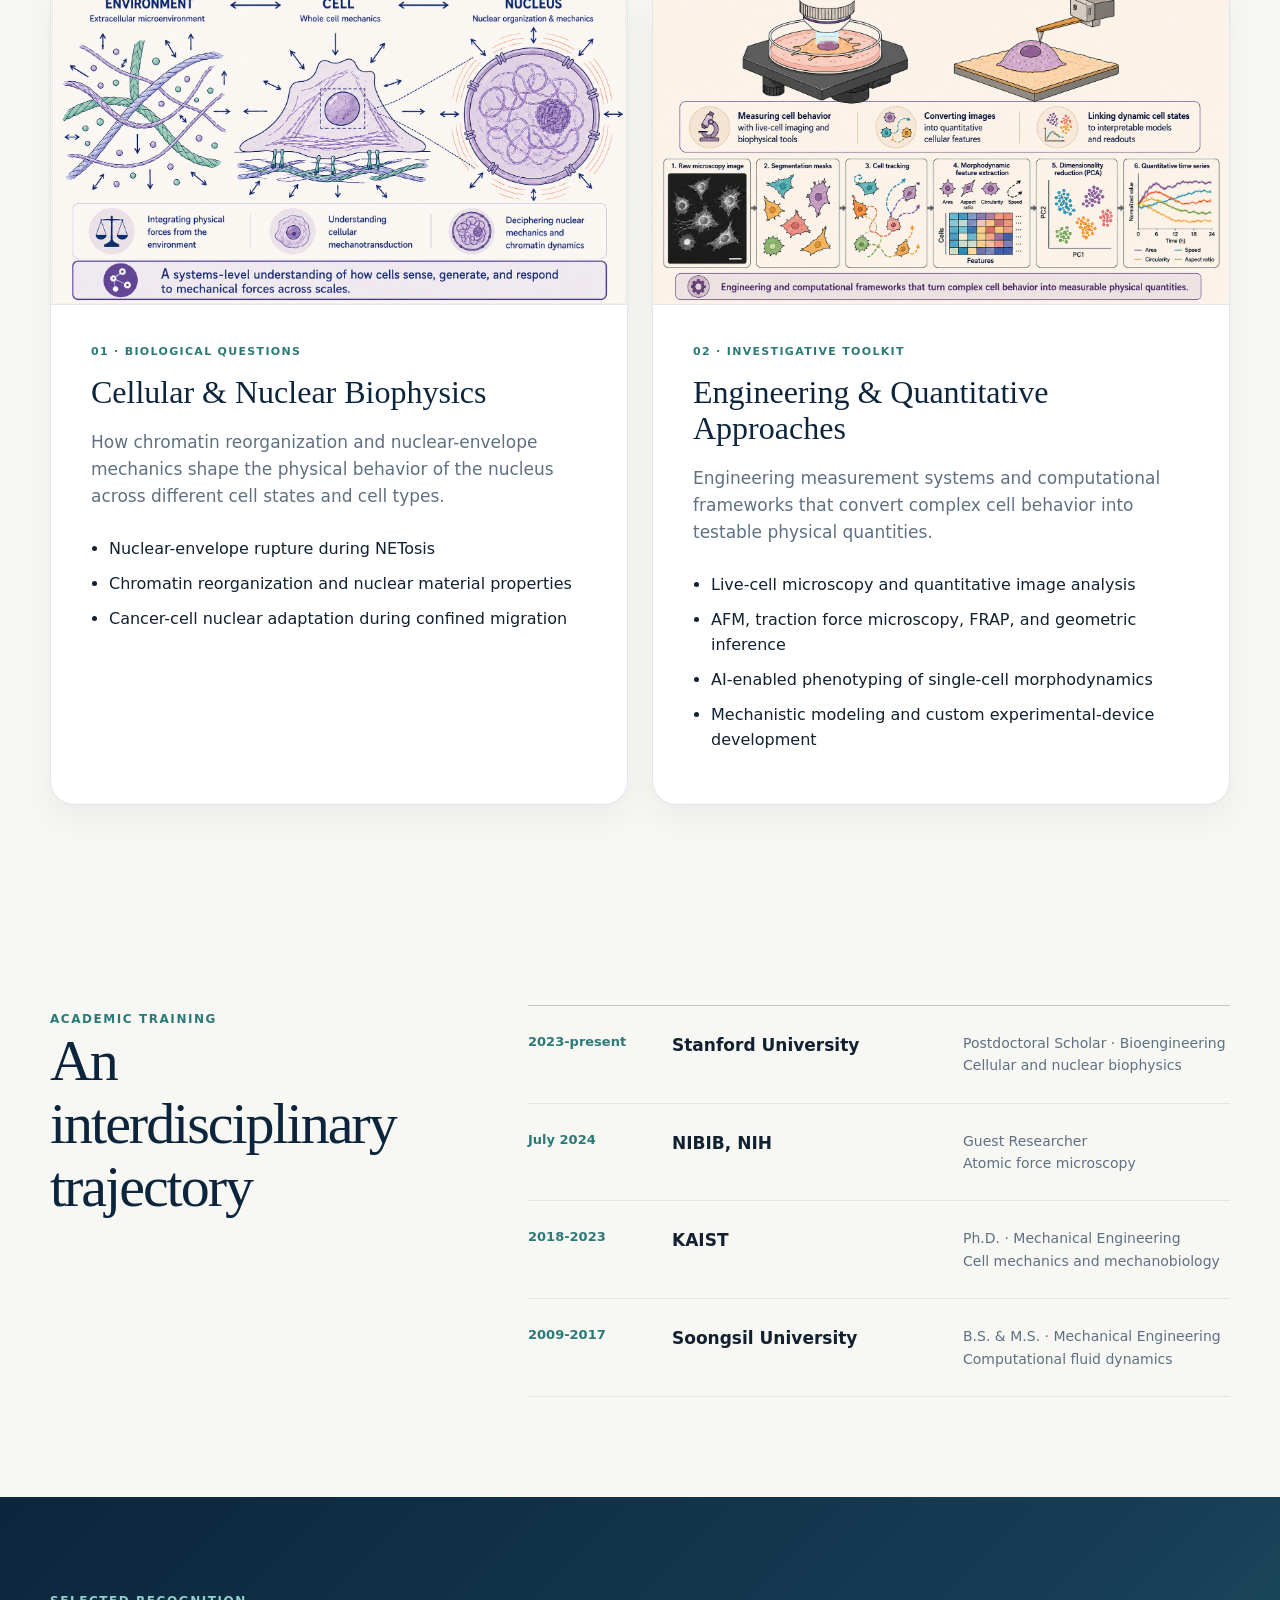
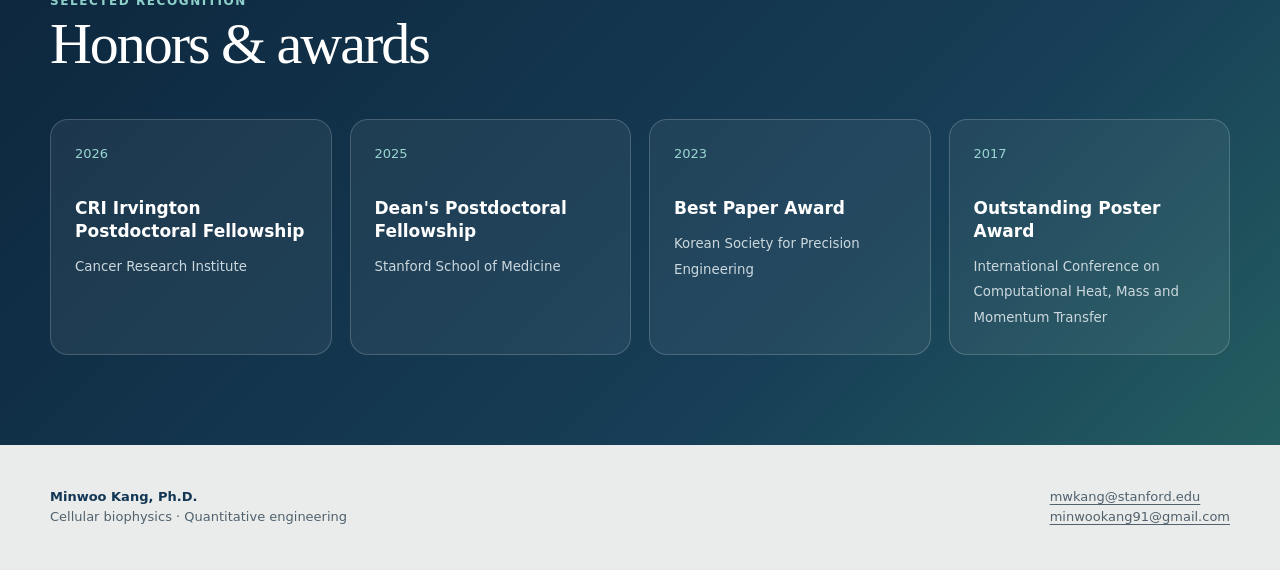
==== commit e986275e: "Refine research pillar descriptions Update the homepage research pillars and align the research-page" ====
--- a/index.html
+++ b/index.html
@@ -81,11 +81,11 @@
           <div class="pillar-content">
             <div class="pillar-index">01 · Biological questions</div>
             <h3>Cellular & Nuclear Biophysics</h3>
-            <p>How chromatin organization, nuclear mechanics, and force generation regulate immune-cell behavior, tissue repair, and cancer-associated cell states.</p>
+            <p>How chromatin reorganization and nuclear-envelope mechanics shape the physical behavior of the nucleus across different cell states and cell types.</p>
             <ul>
-              <li>Nuclear envelope rupture during NETosis</li>
-              <li>Chromatin dynamics and nuclear mechanics in cancer-cell migration/metastasis</li>
-              <li>Fibroblast mechanics in scars and tumors</li>
+              <li>Nuclear-envelope rupture during NETosis</li>
+              <li>Chromatin reorganization and nuclear material properties</li>
+              <li>Cancer-cell nuclear adaptation during confined migration</li>
             </ul>
           </div>
         </article>
@@ -98,10 +98,10 @@
             <h3>Engineering & Quantitative Approaches</h3>
             <p>Engineering measurement systems and computational frameworks that convert complex cell behavior into testable physical quantities.</p>
             <ul>
-              <li>Experimental biophysics (AFM and FRAP)</li>
-              <li>Live-cell fluorescence microscopy</li>
-              <li>AI-enabled quantitative image analysis</li>
-              <li>Mechanics-based modeling of cellular phenomena</li>
+              <li>Live-cell microscopy and quantitative image analysis</li>
+              <li>AFM, traction force microscopy, FRAP, and geometric inference</li>
+              <li>AI-enabled phenotyping of single-cell morphodynamics</li>
+              <li>Mechanistic modeling and custom experimental-device development</li>
             </ul>
           </div>
         </article>
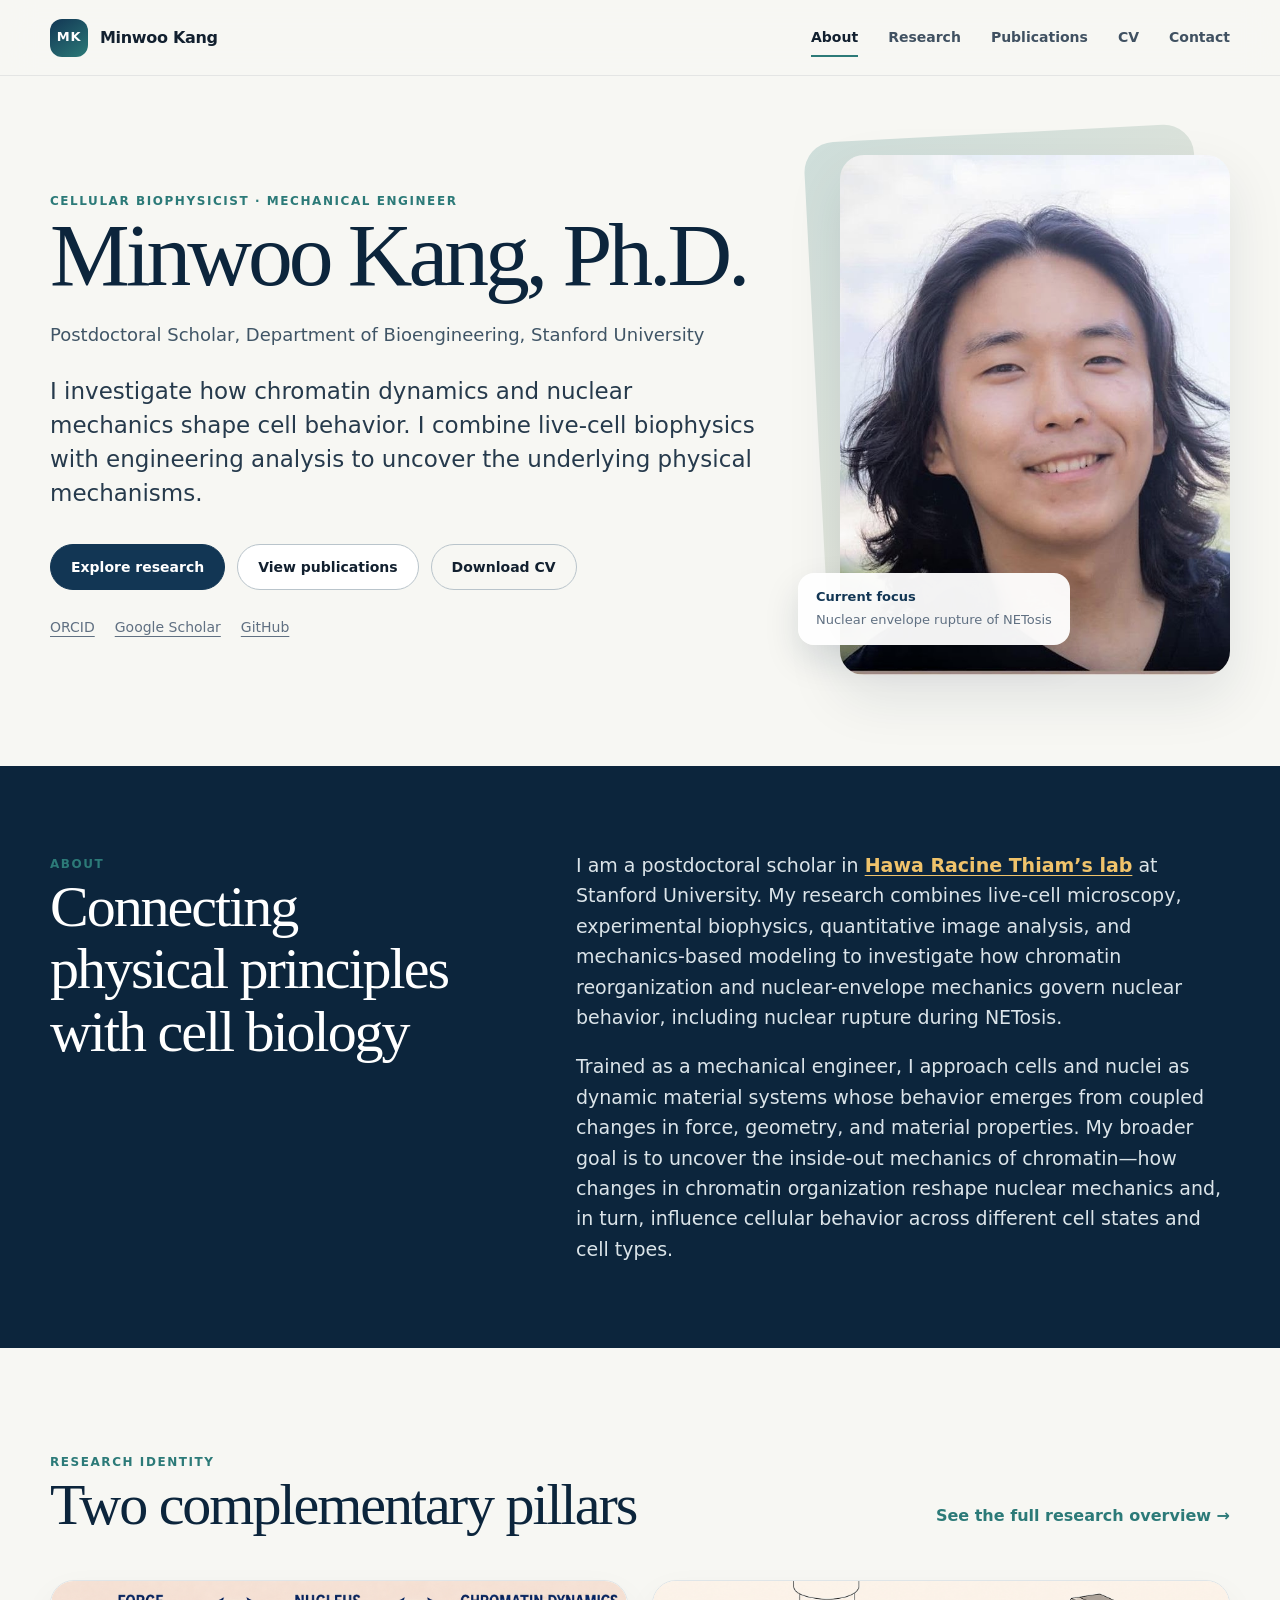
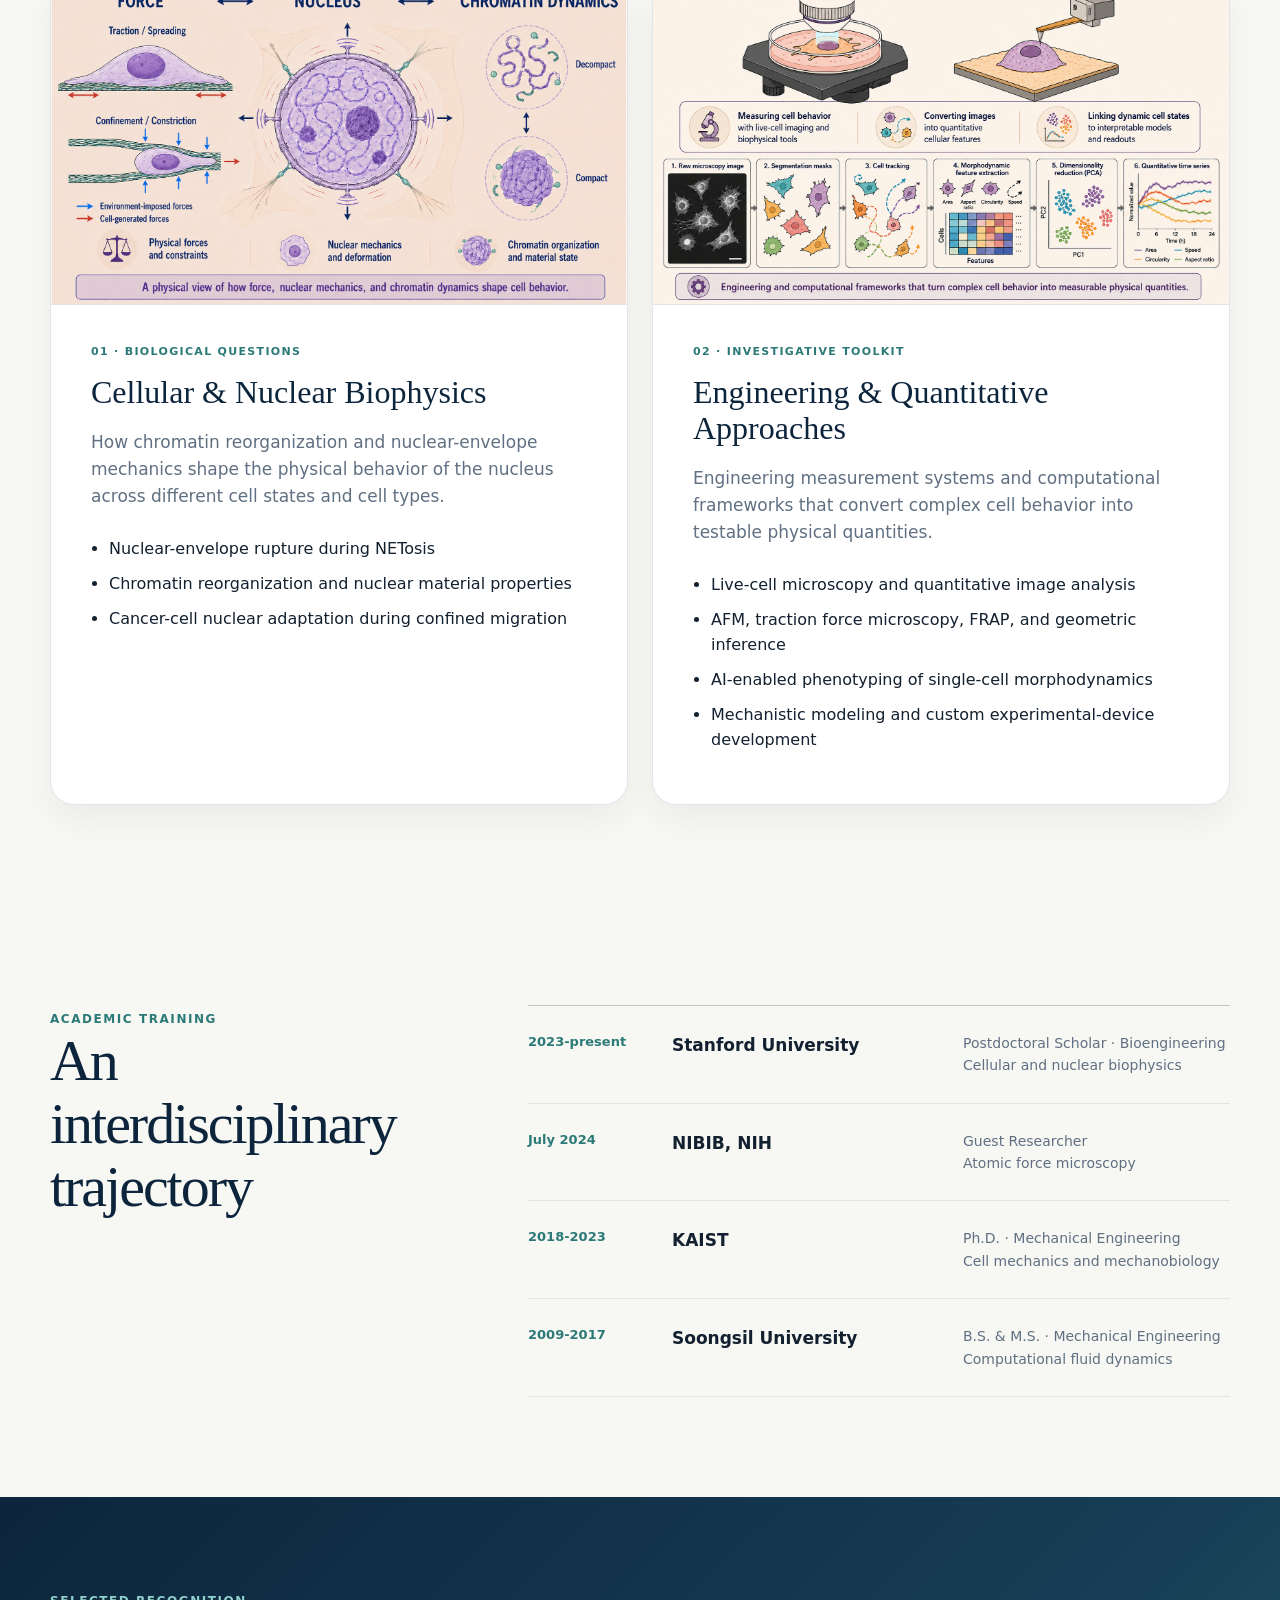
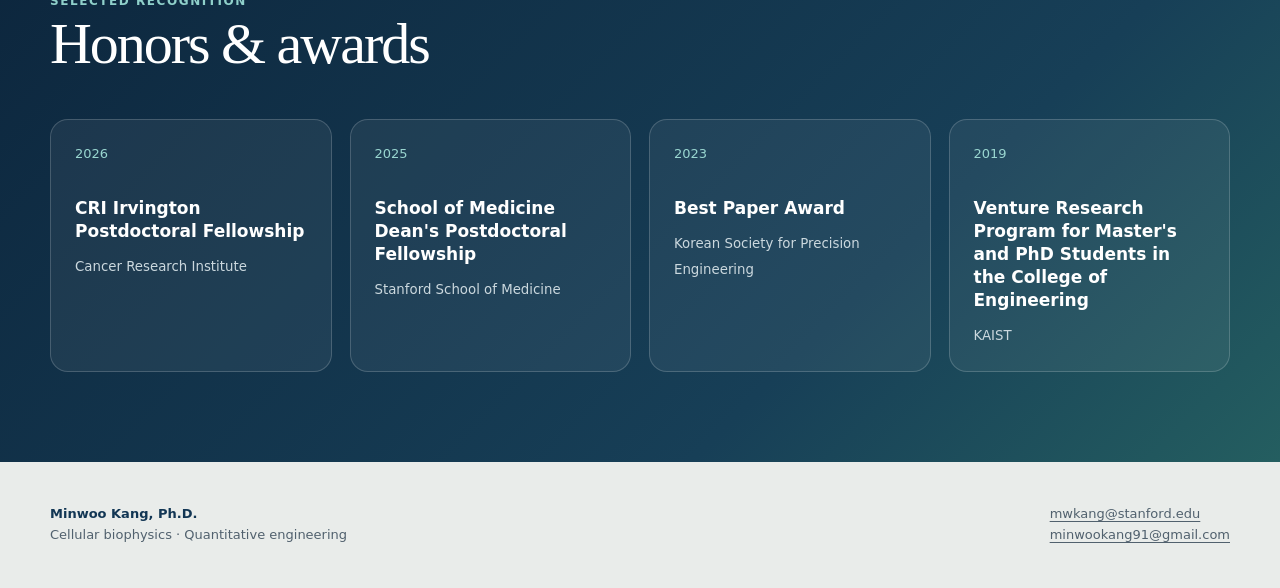
==== commit b3bfdd47: "Update homepage honors and biological visual" ====
--- a/index.html
+++ b/index.html
@@ -76,7 +76,7 @@
       <div class="pillar-grid">
         <article class="pillar-card biophysics">
           <div class="pillar-visual">
-            <img src="assets/pillar-biological-questions.png" alt="Biophysical interactions among the extracellular environment, cell, and nucleus">
+            <img src="assets/pillar-biological-questions.png" alt="Physical interactions among force, nuclear mechanics, and chromatin dynamics">
           </div>
           <div class="pillar-content">
             <div class="pillar-index">01 · Biological questions</div>
@@ -147,9 +147,9 @@
         </div>
         <div class="award-grid">
           <article><span>2026</span><strong>CRI Irvington Postdoctoral Fellowship</strong><small>Cancer Research Institute</small></article>
-          <article><span>2025</span><strong>Dean's Postdoctoral Fellowship</strong><small>Stanford School of Medicine</small></article>
+          <article><span>2025</span><strong>School of Medicine Dean's Postdoctoral Fellowship</strong><small>Stanford School of Medicine</small></article>
           <article><span>2023</span><strong>Best Paper Award</strong><small>Korean Society for Precision Engineering</small></article>
-          <article><span>2017</span><strong>Outstanding Poster Award</strong><small>International Conference on Computational Heat, Mass and Momentum Transfer</small></article>
+          <article><span>2019</span><strong>Venture Research Program for Master's and PhD Students in the College of Engineering</strong><small>KAIST</small></article>
         </div>
       </div>
     </section>
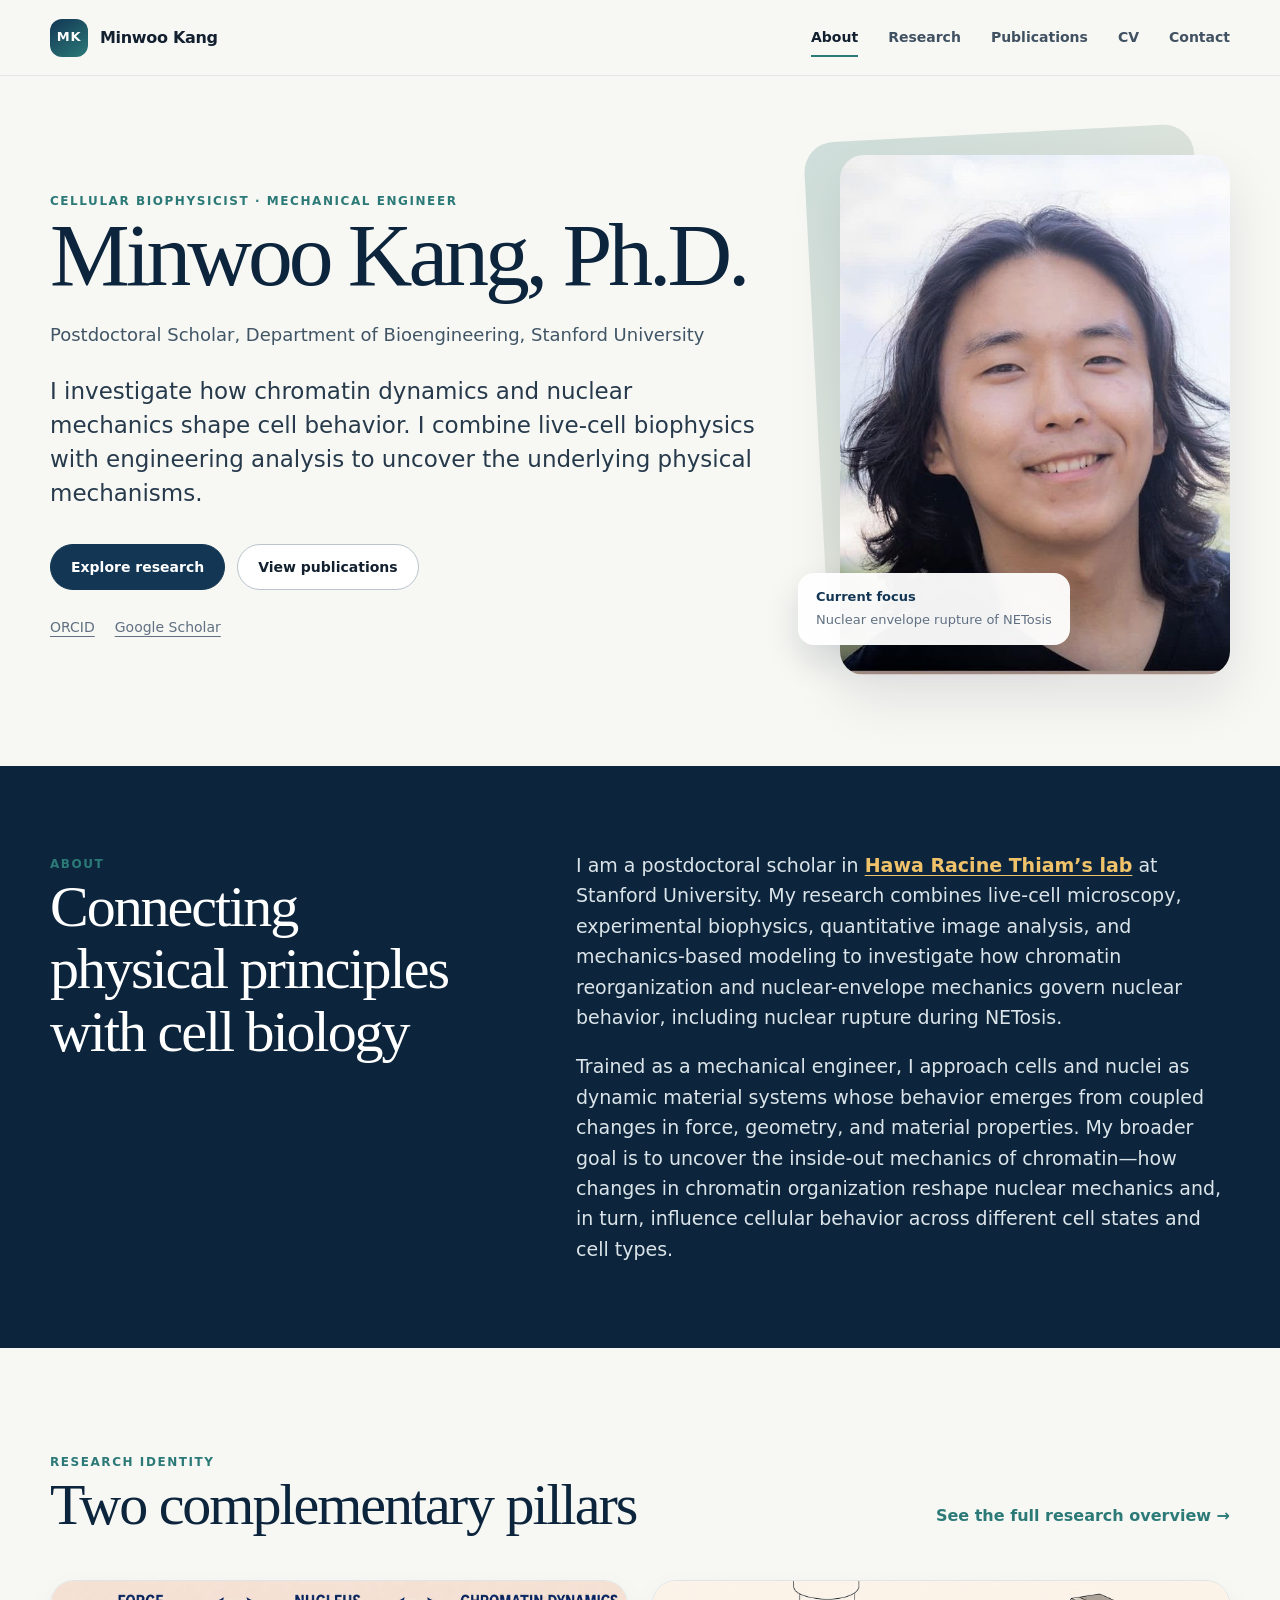
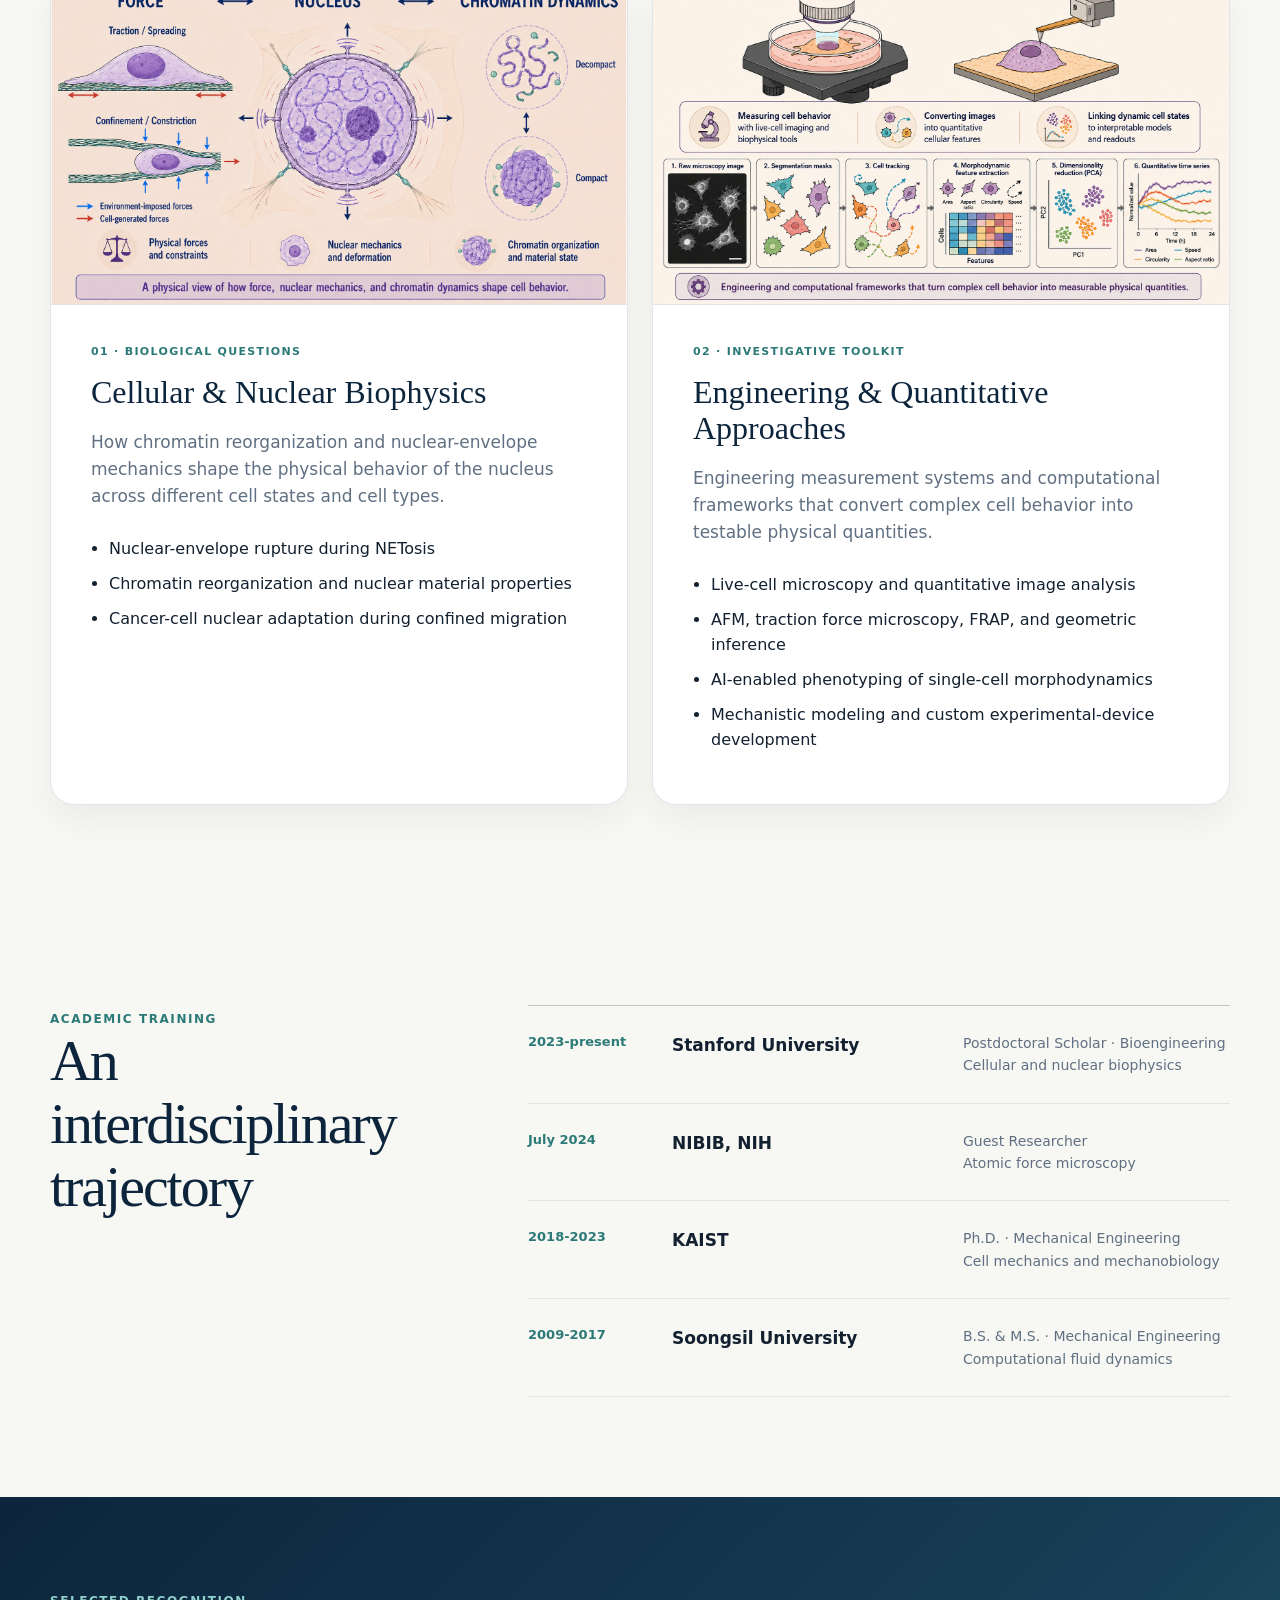
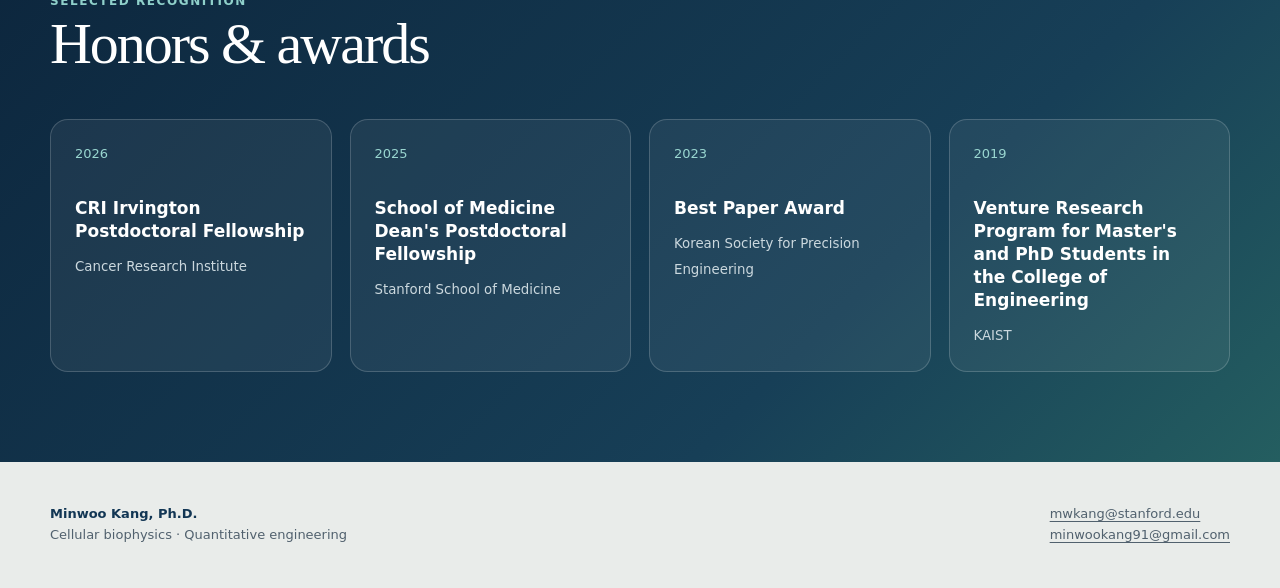
==== commit 523f26bc: "Simplify homepage profile links" ====
--- a/index.html
+++ b/index.html
@@ -34,12 +34,10 @@
         <div class="hero-actions">
           <a class="button primary" href="research.html">Explore research</a>
           <a class="button" href="publications.html">View publications</a>
-          <a class="button subtle" href="assets/CV_MinwooKang_2026.pdf">Download CV</a>
         </div>
         <div class="link-row">
           <a href="https://orcid.org/0000-0002-1982-9818">ORCID</a>
           <a href="https://scholar.google.com/citations?user=xcfSN_0AAAAJ">Google Scholar</a>
-          <a href="https://github.com/minwookang91-creator">GitHub</a>
         </div>
       </div>
       <div class="portrait-wrap">
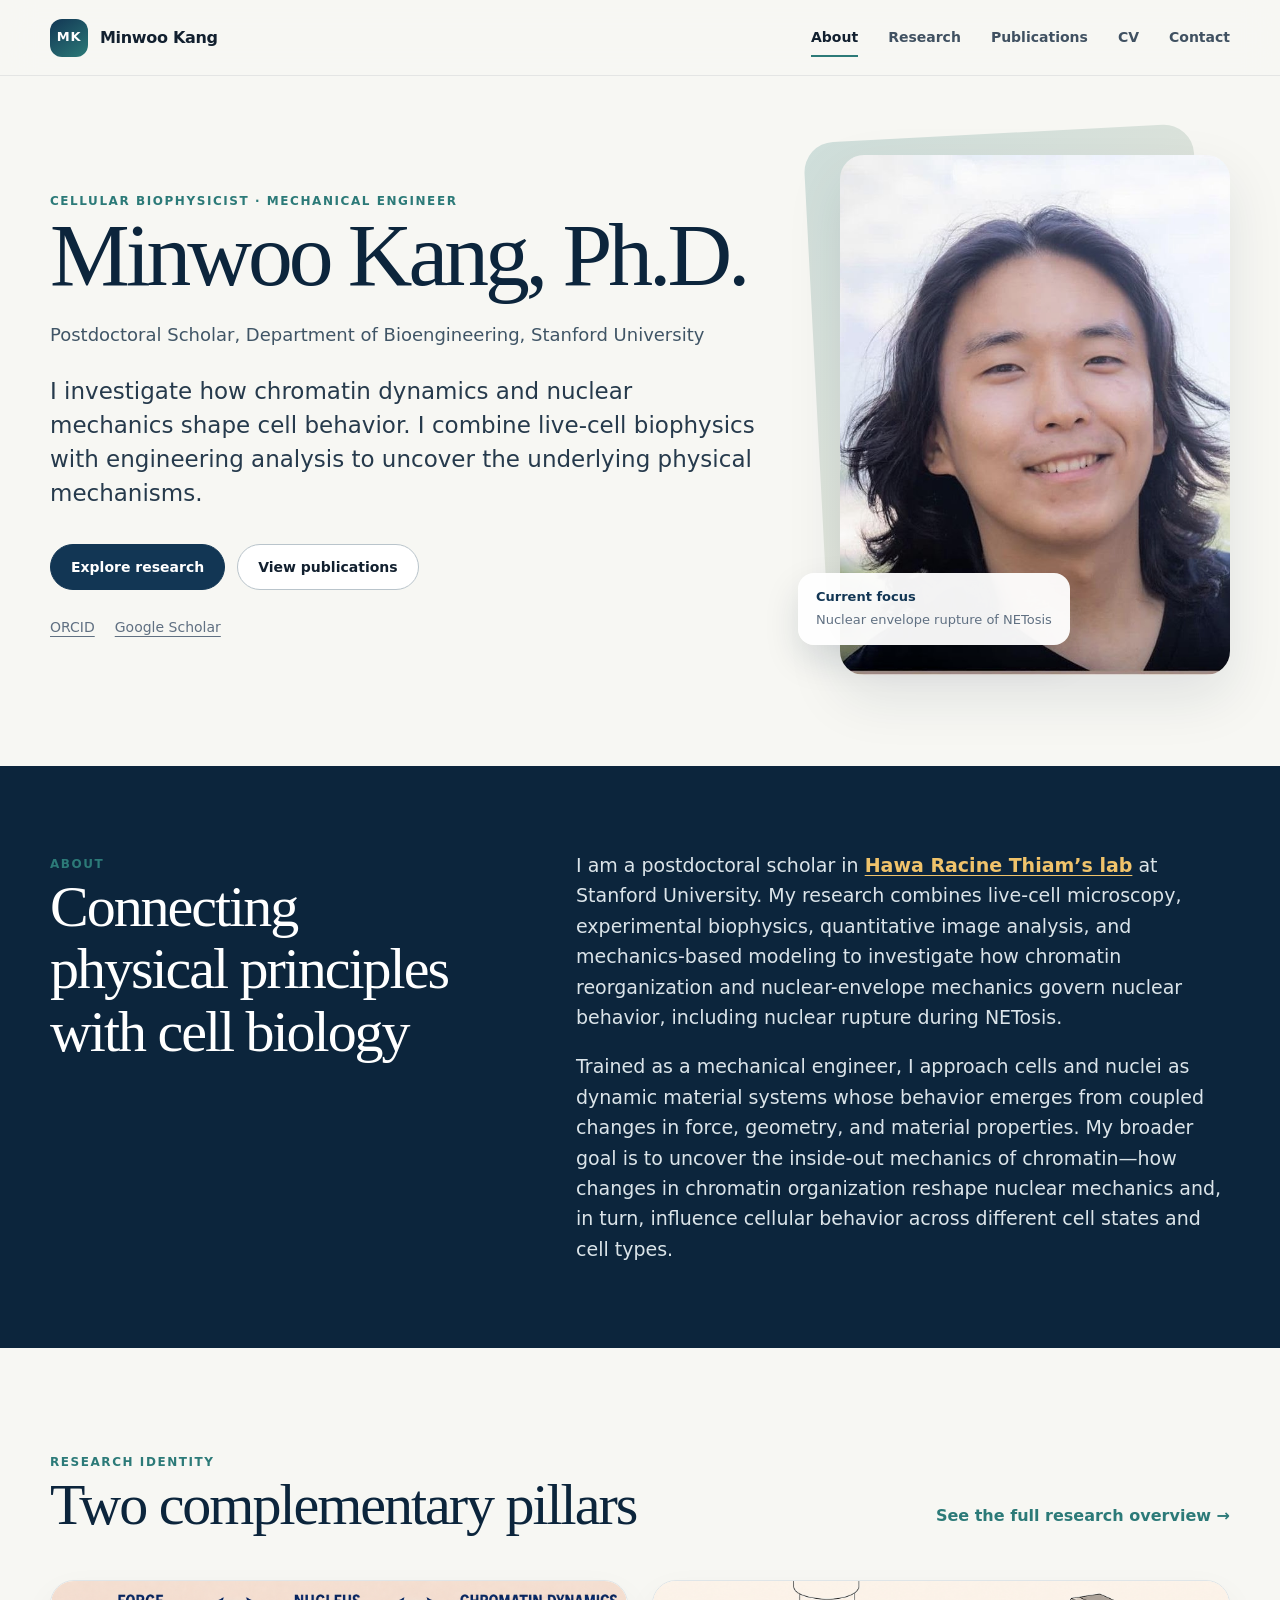
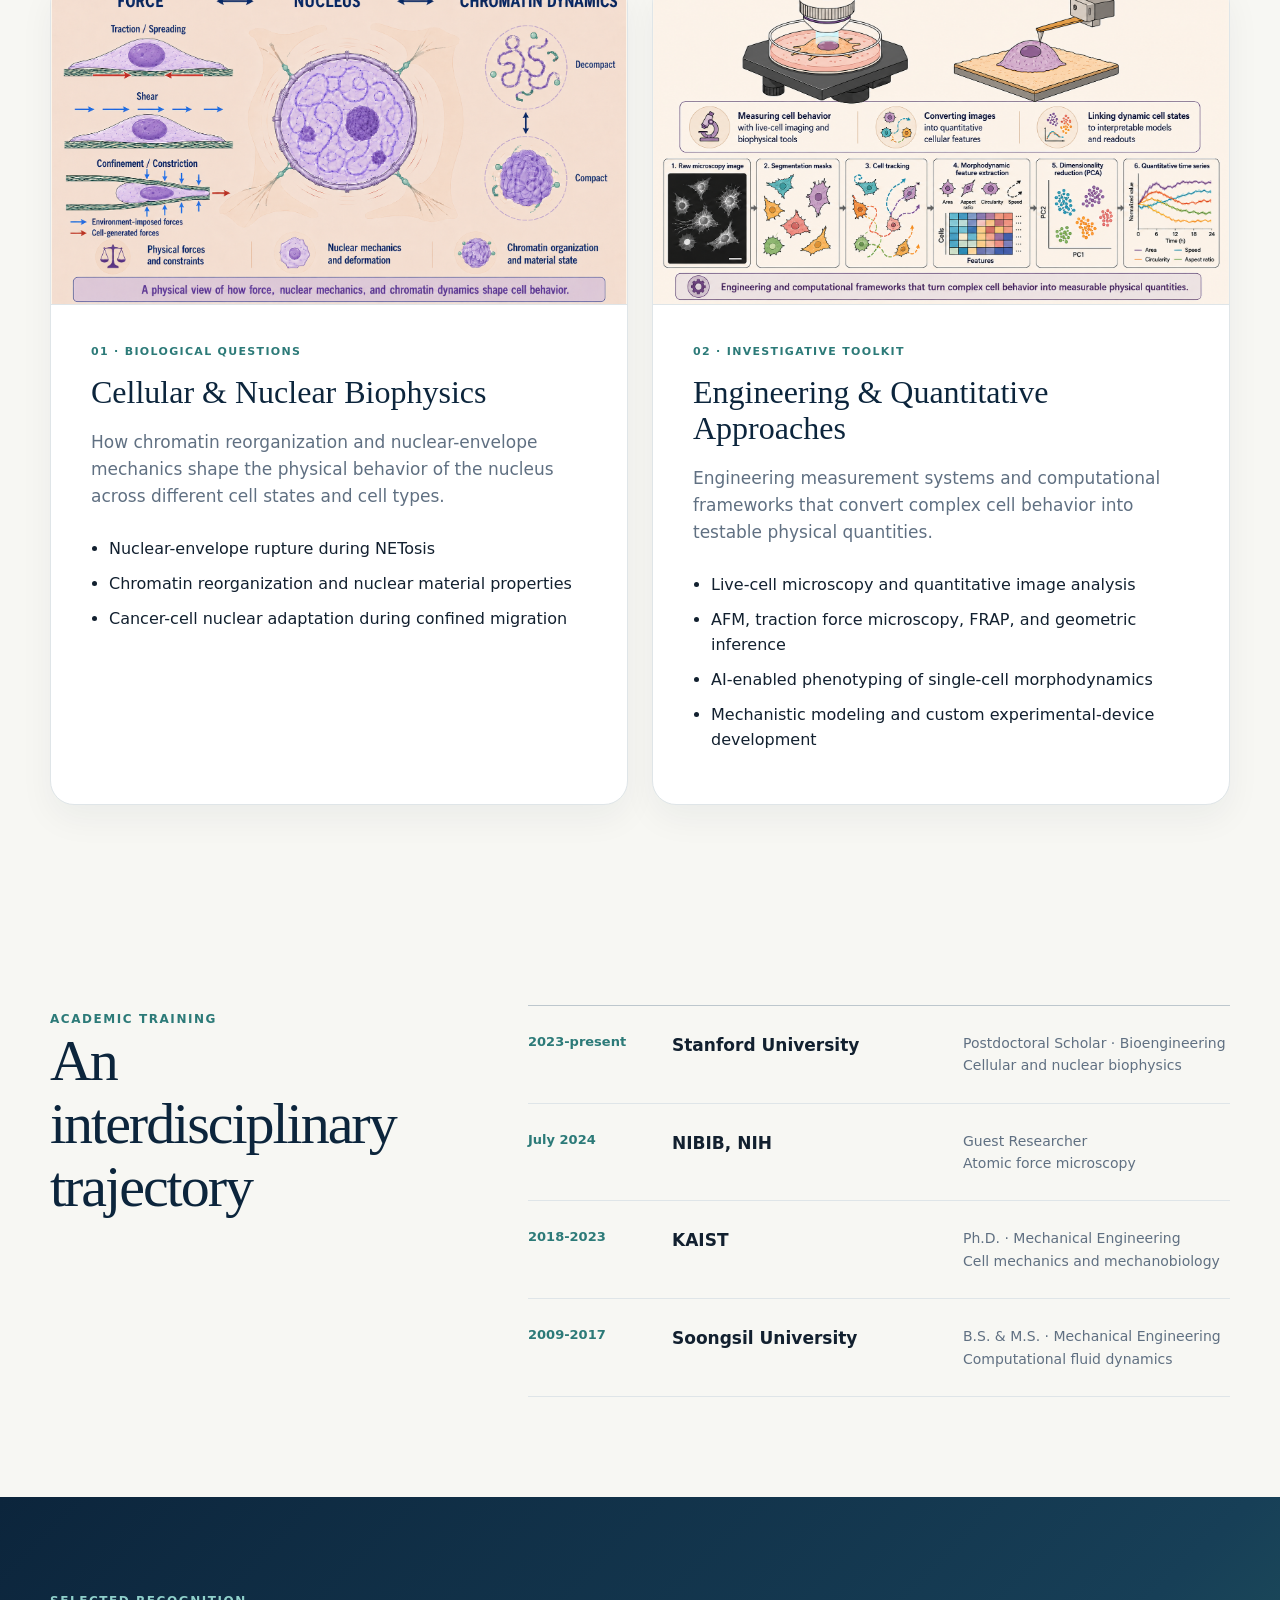
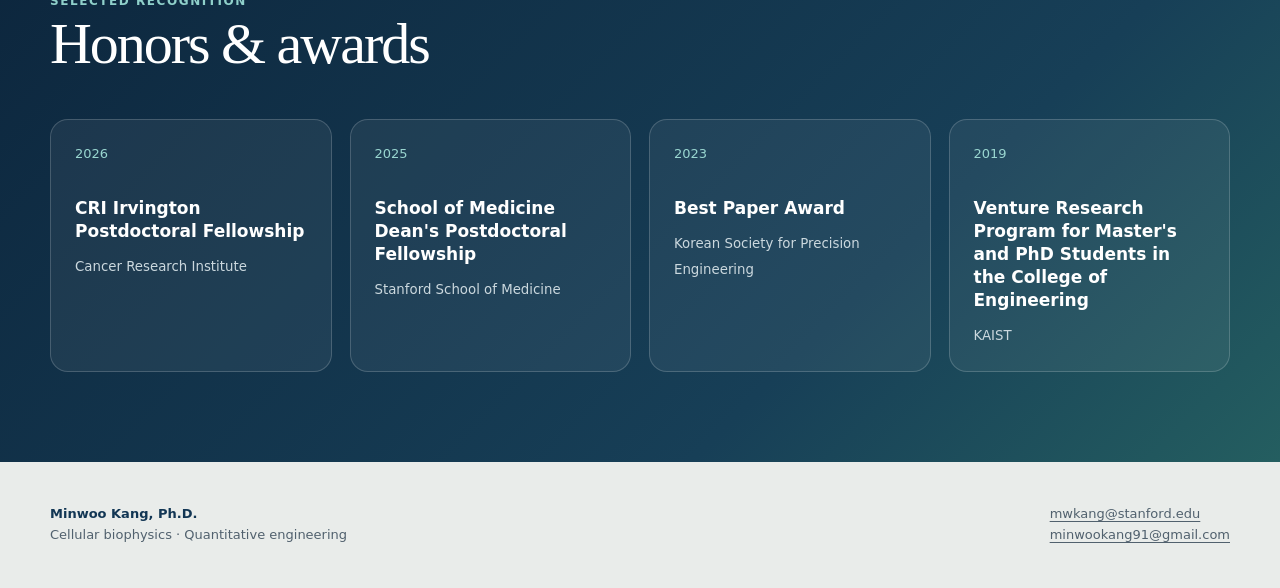
==== commit 76e42789: "Refresh biological visual and research keywords" ====
--- a/index.html
+++ b/index.html
@@ -74,7 +74,7 @@
       <div class="pillar-grid">
         <article class="pillar-card biophysics">
           <div class="pillar-visual">
-            <img src="assets/pillar-biological-questions.png" alt="Physical interactions among force, nuclear mechanics, and chromatin dynamics">
+            <img src="assets/pillar-biological-questions.png?v=20260722-2" alt="Physical interactions among force, nuclear mechanics, and chromatin dynamics">
           </div>
           <div class="pillar-content">
             <div class="pillar-index">01 · Biological questions</div>
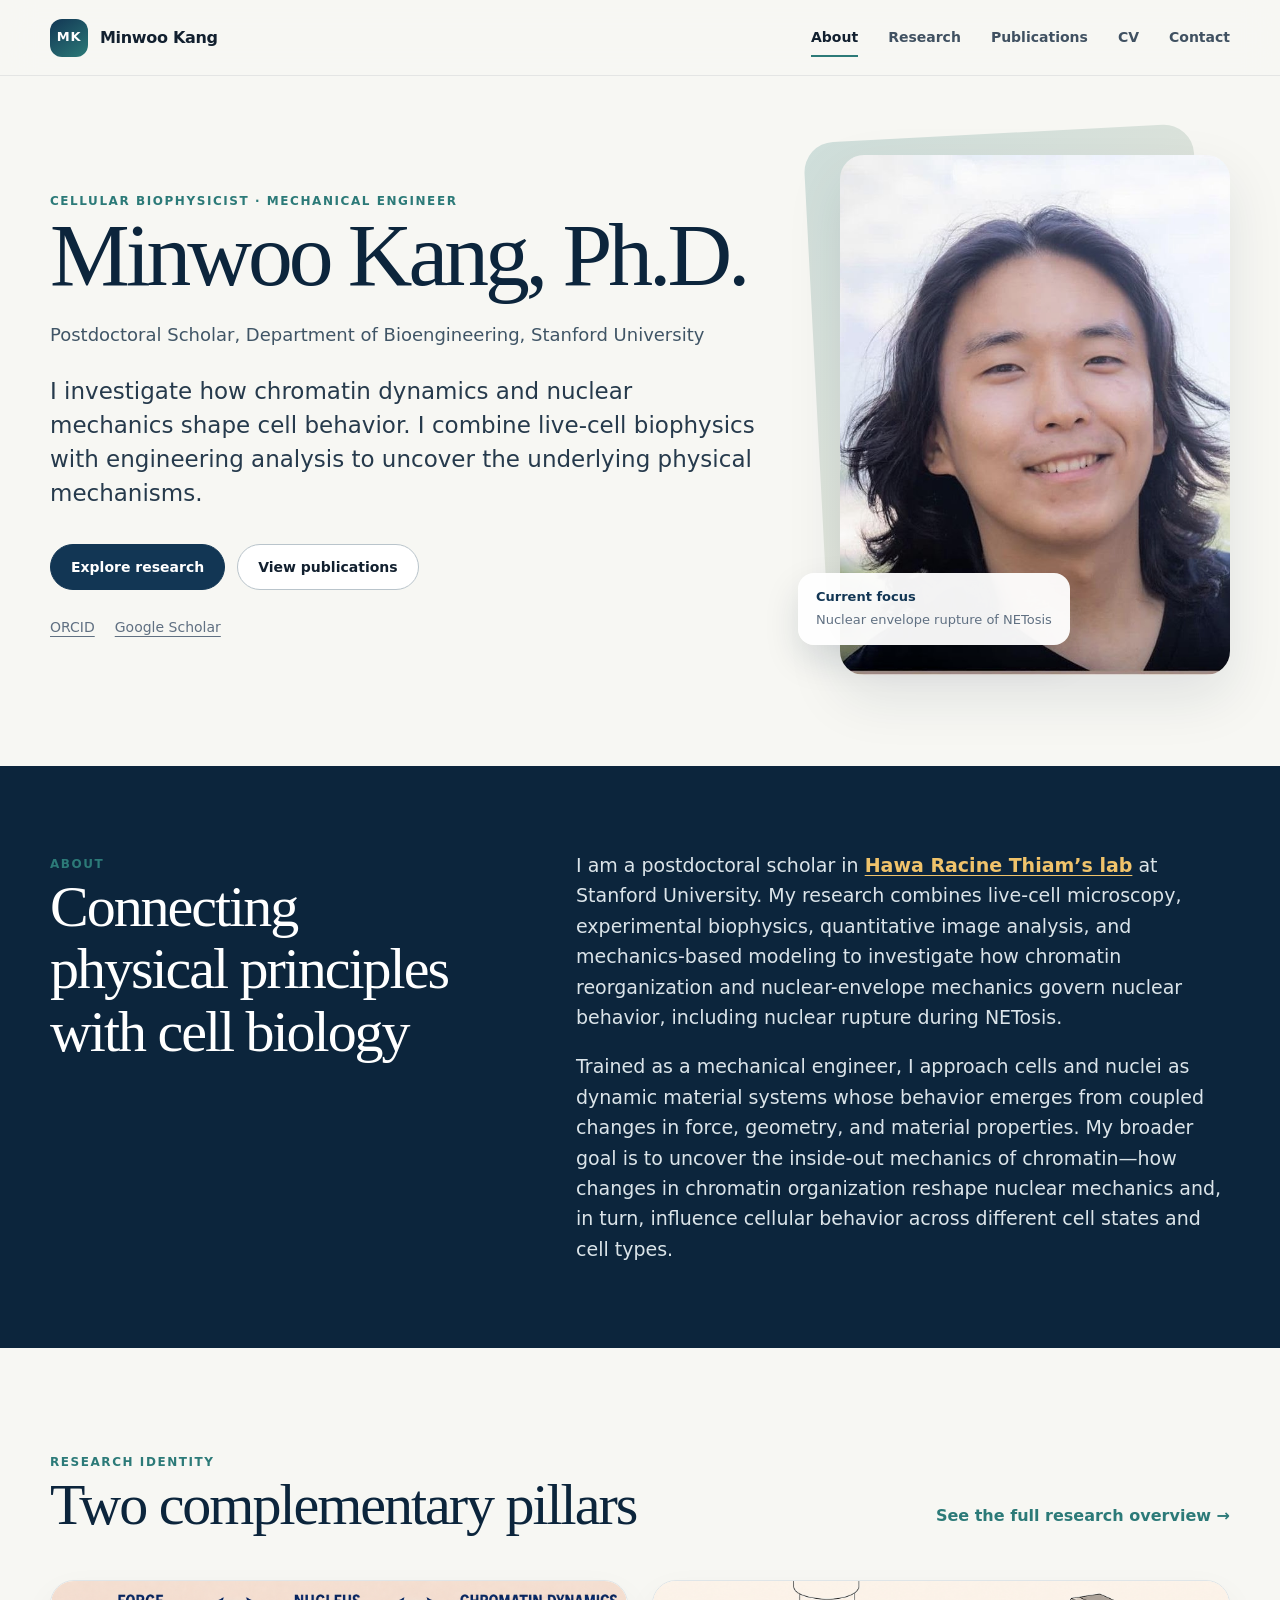
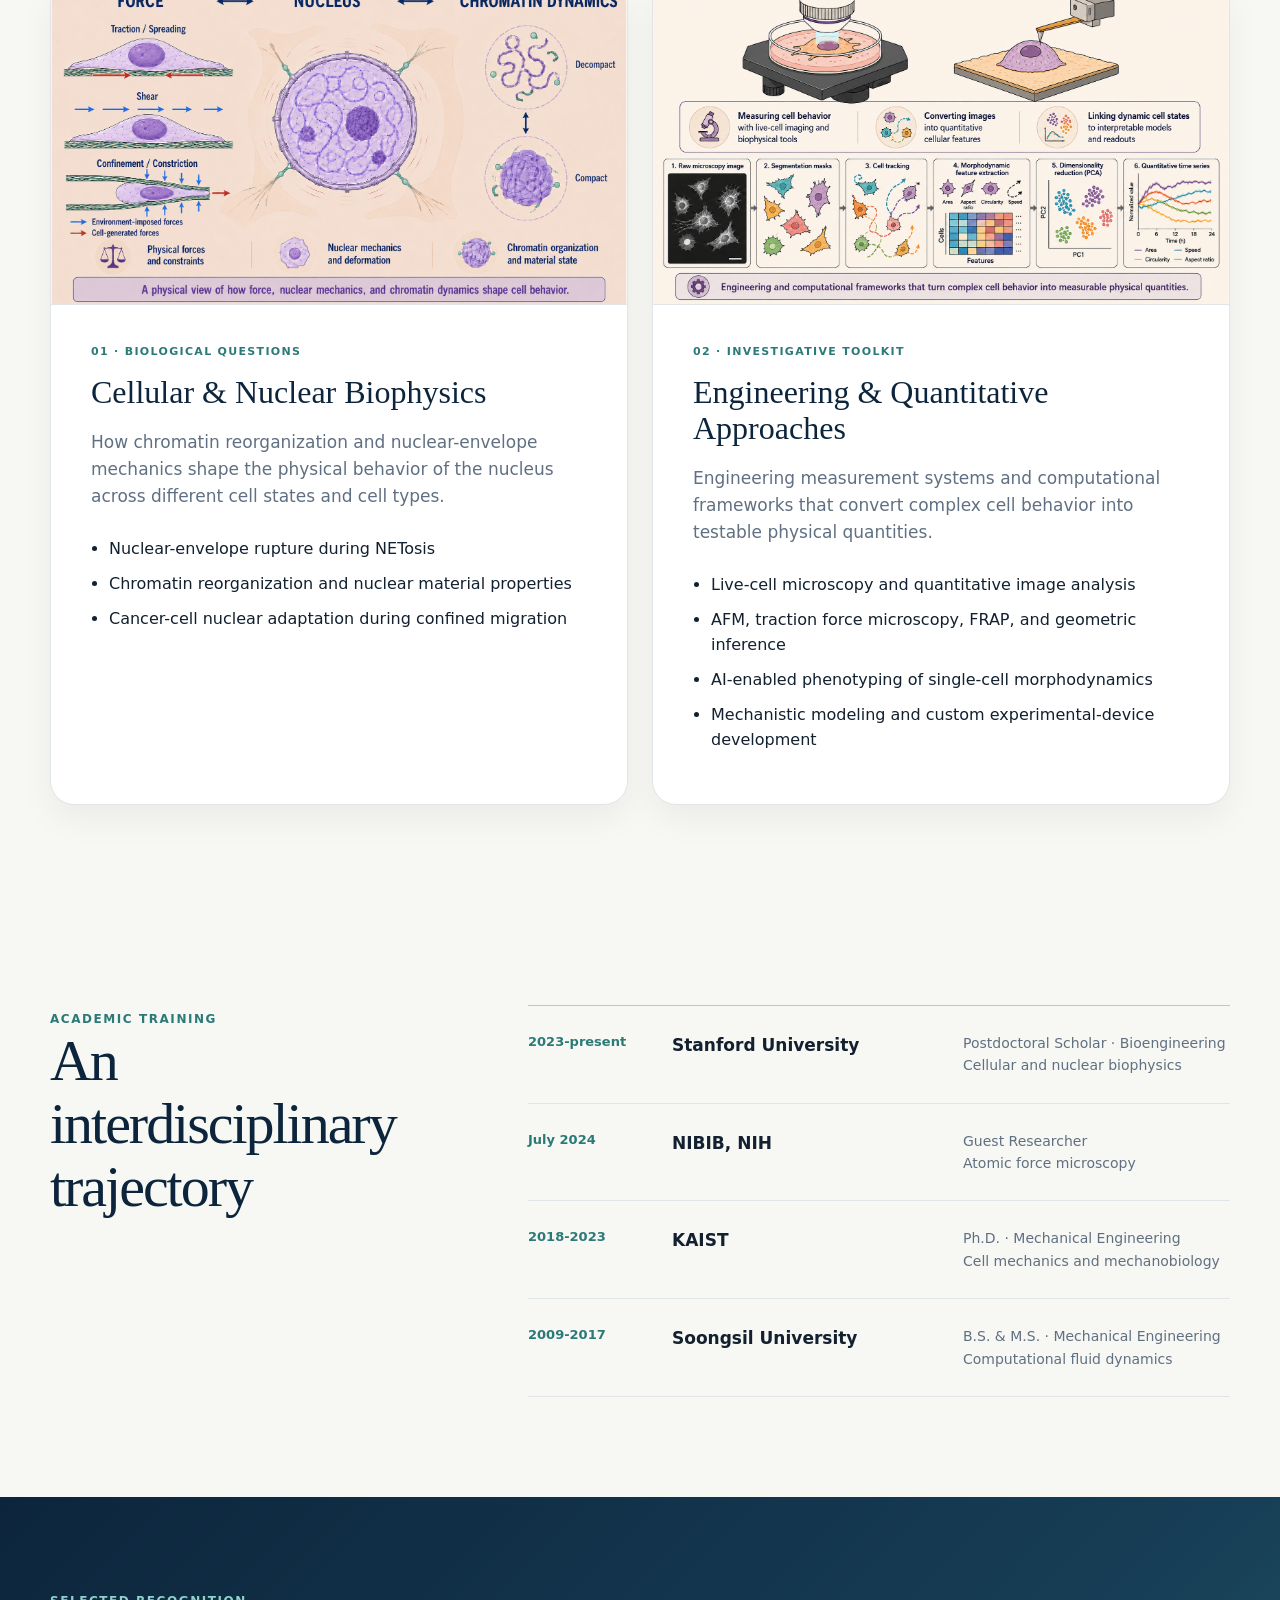
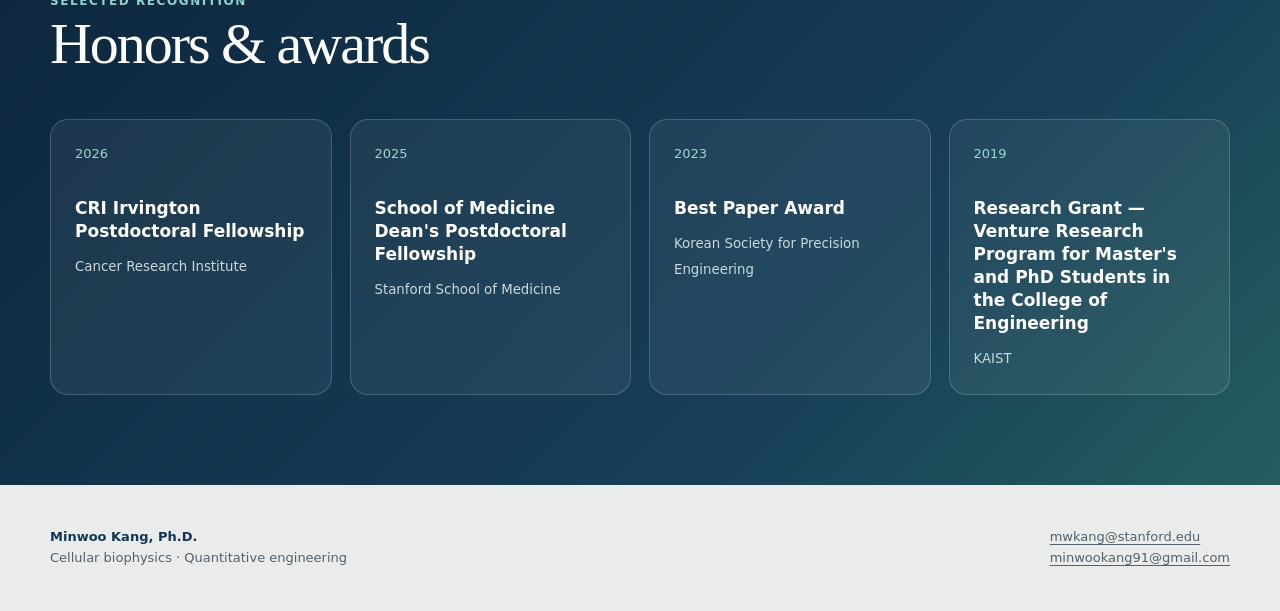
==== commit d463bf7d: "Clarify KAIST research grant recognition" ====
--- a/index.html
+++ b/index.html
@@ -147,7 +147,7 @@
           <article><span>2026</span><strong>CRI Irvington Postdoctoral Fellowship</strong><small>Cancer Research Institute</small></article>
           <article><span>2025</span><strong>School of Medicine Dean's Postdoctoral Fellowship</strong><small>Stanford School of Medicine</small></article>
           <article><span>2023</span><strong>Best Paper Award</strong><small>Korean Society for Precision Engineering</small></article>
-          <article><span>2019</span><strong>Venture Research Program for Master's and PhD Students in the College of Engineering</strong><small>KAIST</small></article>
+          <article><span>2019</span><strong>Research Grant — Venture Research Program for Master's and PhD Students in the College of Engineering</strong><small>KAIST</small></article>
         </div>
       </div>
     </section>
